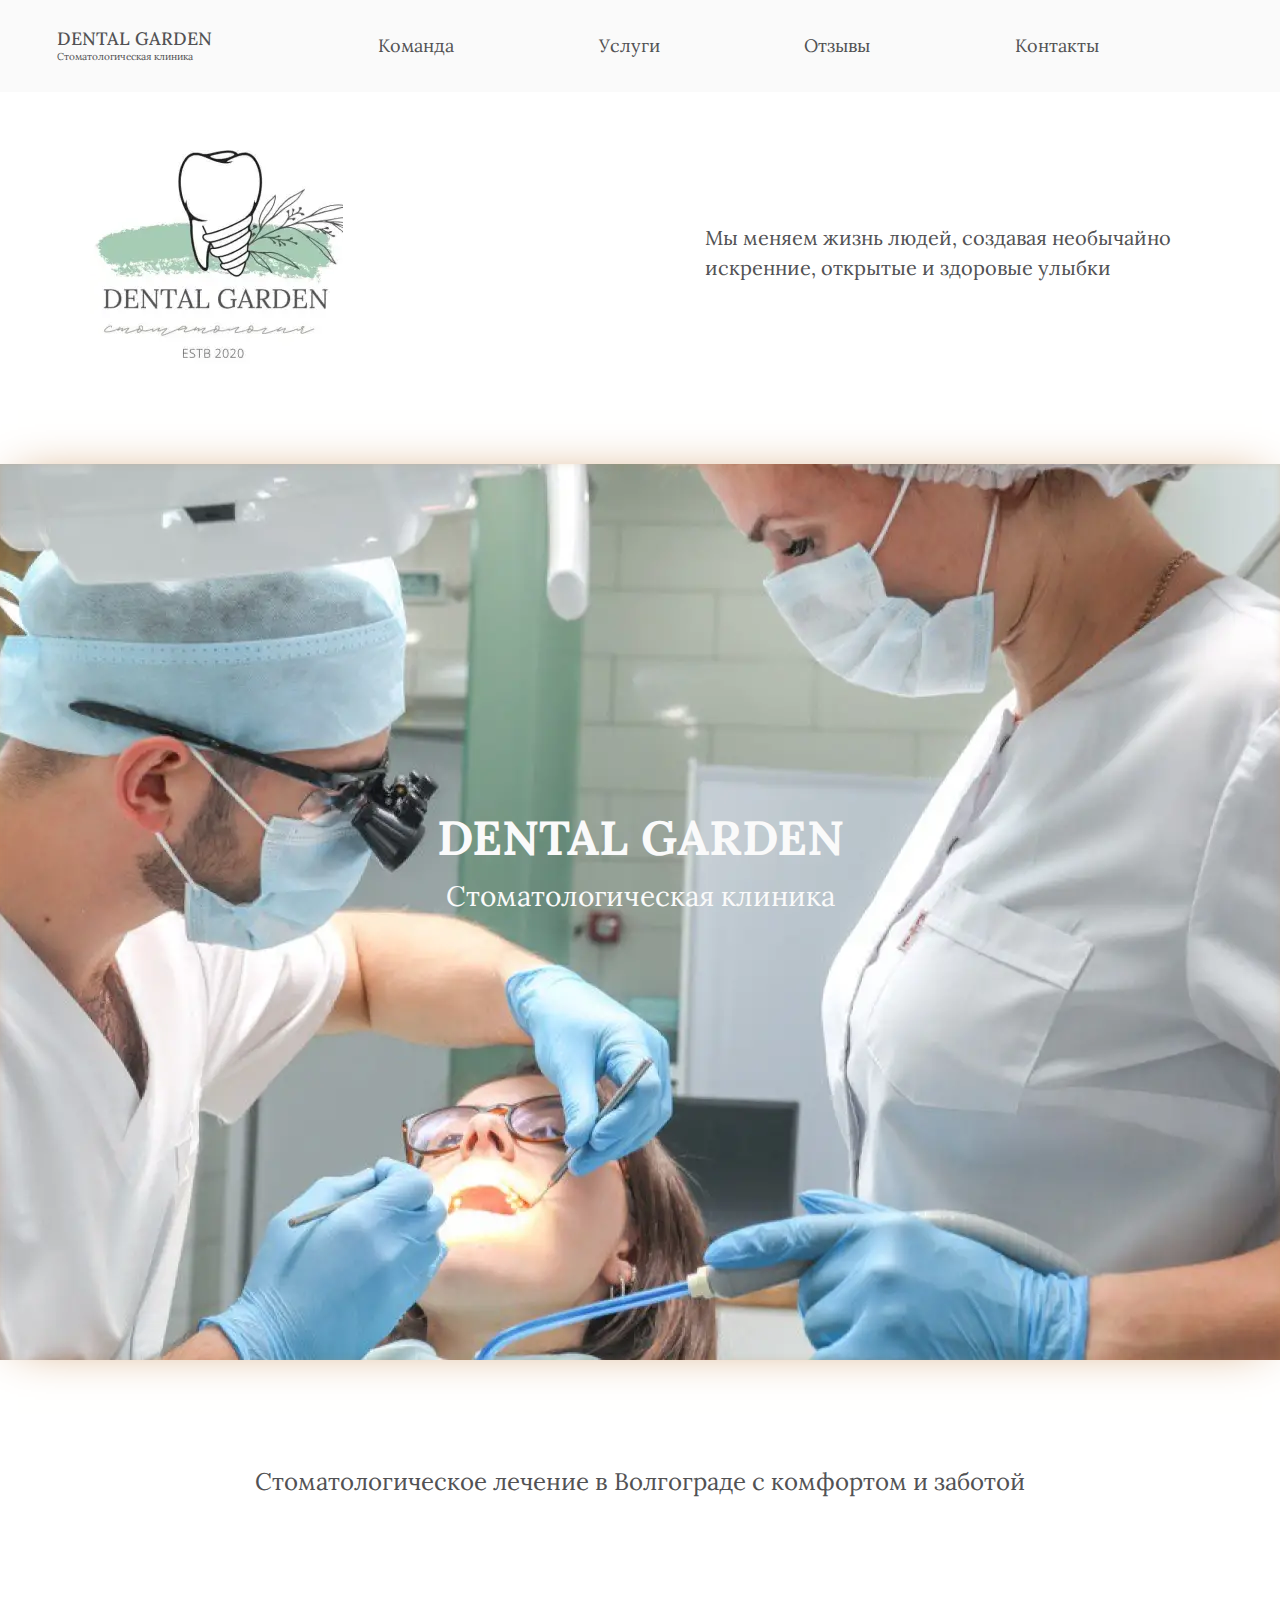
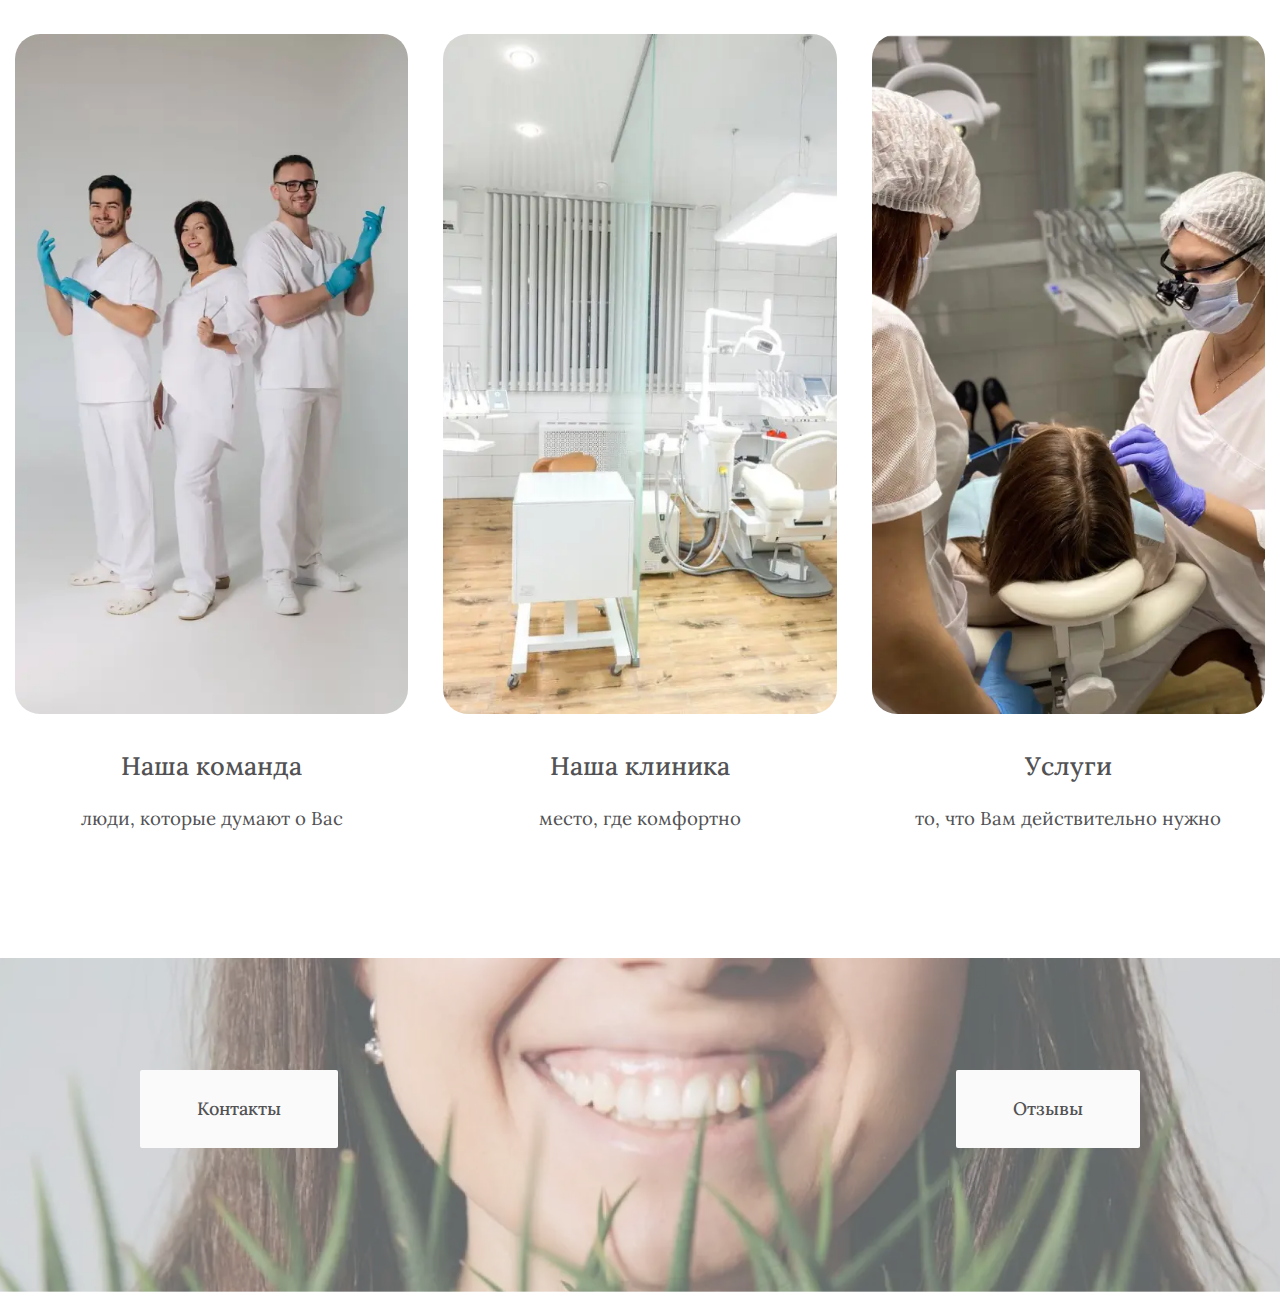
==== index.html @ 88f883eb "Add files via upload" ====
<!DOCTYPE html><html lang="en"><head>   <meta charset="UTF-8">   <meta http-equiv="X-UA-Compatible" content="IE=edge">   <meta name="viewport" content="width=device-width, initial-scale=1.0">   <title>Dental Garden</title>   <link rel="preconnect" href="https://fonts.googleapis.com">   <link rel="preconnect" href="https://fonts.gstatic.com" crossorigin>   <link href="https://fonts.googleapis.com/css2?family=Lora:wght@400;500;600;700&display=swap" rel="stylesheet">   <link rel="stylesheet" href="css/style.min.css"></head><body>   <div class="wrapper">      <header class="header">   <div class="container">      <div class="header__row">         <div class="header__logo header-logo">            <a href="index.html">               <span class="header-logo__main">DENTAL GARDEN</span>               <span class="header-logo__sub">Стоматологическая клиника</span>            </a>         </div>         <div class="header__menu">            <ul class="header__list">               <li>                  <a href="team.html">Команда</a>               </li>               <li>                  <a href="services.html">Услуги</a>               </li>               <li>                  <a href="reviews.html">Отзывы</a>               </li>               <li>                  <a href="contacts.html">Контакты</a>               </li>            </ul>         </div>         <div class="header__burger">            <span></span>         </div>      </div>   </div></header>      <main class="main">   <section class="slogan hero-slogan">      <div class="container">         <div class="slogan__row">            <div class="hero-slogan__logo">               <picture><source srcset="img/main/logo.webp" type="image/webp"><img src="img/main/logo.jpg" alt=""></picture>            </div>            <div class="hero-slogan__text text">               Мы меняем жизнь людей, создавая необычайно искренние, открытые и здоровые улыбки            </div>         </div>      </div>   </section>   <section class="hero-main">      <div class="container">         <div class="hero-main__title">            <h1>DENTAL GARDEN</h1>            <span>Стоматологическая клиника</span>         </div>      </div>   </section>   <section class="preferences">      <div class="container">         <div class="preferences__title">            Стоматологическое лечение в Волгограде с комфортом и заботой         </div>         <ul class="preferences__list">            <li>               <a href="team.html" class="preferences__link">                  <div href="#" class="preferences__item_inner">                     <picture><source srcset="img/main/main1.webp" type="image/webp"><img src="img/main/main1.png" class="preferences__image" alt=""></picture>                  </div>                  <span class="preferences__subtitle">Наша команда</span>                  <p class="preferences__description">люди, которые думают о Вас</p>               </a>            </li>            <li>               <a href="#" class="preferences__link preferences__link_new">                  <div href="#" class="preferences__item_inner">                     <picture><source srcset="img/main/main2.webp" type="image/webp"><img src="img/main/main2.png" class="preferences__image " alt=""></picture>                  </div>                  <span class="preferences__subtitle">Наша клиника</span>                  <p class="preferences__description">место, где комфортно</p>               </a>            </li>            <li>               <a href="services.html" class="preferences__link">                  <div href="services.html" class="preferences__item_inner">                     <picture><source srcset="img/main/main3.webp" type="image/webp"><img src="img/main/main3.png" class="preferences__image" alt=""></picture>                  </div>                  <span class="preferences__subtitle">Услуги</span>                  <p class="preferences__description">то, что Вам действительно нужно</p>               </a>            </li>         </ul>      </div>   </section></main>      <footer class="footer">   <div class="footer_opacity"></div>   <div class="container">      <div class="footer__row">         <a href="contacts.html" class="footer__link">Контакты</a>         <a href="reviews.html" class="footer__link">Отзывы</a>      </div>   </div></footer>      <script src="js/script.js"></script>   </div></body></html>
---- css/style.min.css ----
*{padding:0;margin:0;border:0}*,:after,:before{-webkit-box-sizing:border-box;box-sizing:border-box}:active,:focus{outline:0}a:active,a:focus{outline:0}aside,footer,header,nav{display:block}body,html{height:100%;width:100%;font-size:100%;line-height:1;font-size:14px;-ms-text-size-adjust:100%;-moz-text-size-adjust:100%;-webkit-text-size-adjust:100%}button,input,textarea{font-family:inherit}input::-ms-clear{display:none}button{cursor:pointer}button::-moz-focus-inner{padding:0;border:0}a,a:visited{text-decoration:none;color:inherit}ul li{list-style:none}img{vertical-align:top}h1,h2,h3,h4,h5,h6{font-size:inherit;font-weight:400}.header{position:fixed;width:100%;top:0;left:0;z-index:50}.header:before{content:"";position:absolute;top:0;left:0;width:100%;height:100%;background-color:#fafafa;z-index:2}.header__row{position:relative;display:-webkit-box;display:-ms-flexbox;display:flex;height:92px;-webkit-box-align:center;-ms-flex-align:center;align-items:center}.header__logo{position:relative;z-index:3;padding-left:calc(20px + 50 * (100vw - 768px)/ 1152)}.header__menu{-webkit-box-flex:1;-ms-flex:1 1 auto;flex:1 1 auto;padding-right:calc(50px + 250 * (100vw - 768px)/ 1152);margin-left:calc(50px + 250 * (100vw - 768px)/ 1152)}.header__list{display:-webkit-box;display:-ms-flexbox;display:flex;-webkit-box-pack:justify;-ms-flex-pack:justify;justify-content:space-between;position:relative;z-index:2}.header__list a{color:#525254;font-size:18px;padding:10px 5px;-webkit-transition:.5s;-o-transition:.5s;transition:.5s;position:relative}.header__list a:hover::after{-webkit-transform:scale(1);-ms-transform:scale(1);transform:scale(1)}.header__list a::after{content:"";position:absolute;bottom:-23px;left:0;width:100%;height:2px;background-color:#525254;-webkit-transform:scale(0);-ms-transform:scale(0);transform:scale(0);-webkit-transition:.3s;-o-transition:.3s;transition:.3s}.header__burger{display:none}.header-logo__main{display:block;font-size:18px;font-weight:500}.header-logo__sub{font-size:10px}.slogan__row{display:-webkit-box;display:-ms-flexbox;display:flex;-webkit-box-pack:justify;-ms-flex-pack:justify;justify-content:space-between;-webkit-box-align:center;-ms-flex-align:center;align-items:center}.hero-slogan{padding-top:50px;padding-bottom:100px}.hero-slogan__logo{padding-left:75px}.hero-slogan__text{max-width:560px}.hero-main{background-image:url(../img/main/main-bg.png);background-size:cover;background-position:center;-webkit-box-shadow:0 0 48px -18px #c5894d,inset 0 0 7px rgba(197,137,77,.2);box-shadow:0 0 48px -18px #c5894d,inset 0 0 7px rgba(197,137,77,.2)}.hero-main__title{padding-top:350px;padding-bottom:450px;max-width:500px;margin:0 auto;color:#fafafa;text-align:center}.hero-main__title h1{font-weight:700;font-size:48px;margin-bottom:20px}.hero-main__title span{font-size:28px}.preferences{padding-top:110px;padding-bottom:130px}.preferences__title{font-size:24px;letter-spacing:.06;text-align:center;margin-bottom:140px}.preferences__list{display:-webkit-box;display:-ms-flexbox;display:flex;-webkit-box-pack:justify;-ms-flex-pack:justify;justify-content:space-between}.preferences__link{display:-webkit-box;display:-ms-flexbox;display:flex;-webkit-box-orient:vertical;-webkit-box-direction:normal;-ms-flex-direction:column;flex-direction:column;-webkit-box-align:center;-ms-flex-align:center;align-items:center;justify-self:center}.preferences__item_inner{overflow:hidden;max-height:863px;border-radius:25px;margin-bottom:40px}.preferences__image{max-width:calc(380px + 120 * (100vw - 1200px)/ 720);-webkit-transition:.3s;-o-transition:.3s;transition:.3s}.preferences__image img{width:100%;height:100%;-o-object-fit:cover;object-fit:cover}.preferences__image:hover{-webkit-transform:scale(1.1);-ms-transform:scale(1.1);transform:scale(1.1)}.preferences__subtitle{margin-bottom:30px;font-weight:500;font-size:calc(24px + 12 * (100vw - 1200px)/ 720)}.preferences__description{font-size:calc(18px + 6 * (100vw - 1200px)/ 720)}.footer{height:calc(250px + 140 * (100vw - 320px)/ 1600);background:url(../img/main/footer-bg.png) center/cover no-repeat;position:relative;padding-top:calc(110px + 50 * (100vw - 1200px)/ 1600)}.footer_opacity{position:absolute;top:0;left:0;width:100%;height:100%;background:rgba(247,247,247,.4)}.footer__row{position:relative;z-index:1;display:-webkit-box;display:-ms-flexbox;display:flex;-webkit-box-pack:justify;-ms-flex-pack:justify;justify-content:space-between;-webkit-box-align:center;-ms-flex-align:center;align-items:center;height:100%;padding:0 125px}.footer__link{font-weight:500;font-size:18px;padding:30px 57px;background-color:#fafafa;border-radius:2px;-webkit-transition:.3s;-o-transition:.3s;transition:.3s}.footer__link:hover{background-color:silver}.team-slogan{padding-right:60px;padding-top:120px}.team-slogan__row{position:relative;padding-bottom:90px}.team-slogan__row::after{content:"";display:block;position:absolute;bottom:0;left:0;width:100%;height:2px;background-color:rgba(82,82,84,.4)}.team-slogan__title{max-width:400px;padding-left:90px}.team-slogan__text{max-width:560px}.doctors{padding-top:70px;padding-bottom:150px}.doctors__column{display:-webkit-box;display:-ms-flexbox;display:flex;-webkit-box-orient:vertical;-webkit-box-direction:normal;-ms-flex-direction:column;flex-direction:column}.member{display:-webkit-box;display:-ms-flexbox;display:flex;-webkit-box-pack:justify;-ms-flex-pack:justify;justify-content:space-between;padding-right:90px;padding-left:50px}.member+.member{margin-top:260px}.member:nth-child(even){-webkit-box-orient:horizontal;-webkit-box-direction:reverse;-ms-flex-direction:row-reverse;flex-direction:row-reverse}.member:nth-child(even) .member__text{text-align:right;margin-right:50px}.member__image{border-radius:25px;overflow:hidden}.member__image img{width:100%;height:100%;-o-object-fit:cover;object-fit:cover}.member__text{max-width:calc(500px + 410 * (100vw - 1200px)/ 720);padding-top:50px;margin-left:50px}.member__name{margin-bottom:60px}.services-slogan{padding-top:120px}.services-slogan__text{max-width:560px}.services{padding-top:90px;padding-bottom:250px}.services__description{max-width:1230px;margin:0 auto;padding:0 10px;text-align:center}.services__grid{margin-top:130px;display:grid;grid-template-columns:repeat(2,1fr);grid-row-gap:170px;justify-items:center;grid-auto-rows:1fr}.services__item{display:grid;grid-template-columns:1fr;-webkit-box-align:center;-ms-flex-align:center;align-items:center;justify-items:center;max-width:500px;grid-auto-flow:row;grid-template-rows:auto 1fr minmax(20px,auto)}.services__image{border-radius:16px;overflow:hidden}.services__image img{-o-object-fit:cover;object-fit:cover;width:100%;height:100%}.services__name{margin:30px 0;font-size:calc(18px + 10 * (100vw - 320px)/ 880)}.services__price{font-size:32px;background-color:#f6f6f6;border-radius:16px;display:-webkit-box;display:-ms-flexbox;display:flex;-webkit-box-align:center;-ms-flex-align:center;align-items:center;-webkit-box-pack:center;-ms-flex-pack:center;justify-content:center;height:80px;width:220px}.reviews-slogan{padding-top:50px}.reviews-slogan__title{padding-left:100px}.reviews-slogan__row{position:relative;padding-bottom:50px}.reviews-slogan__row::after{content:"";display:block;position:absolute;bottom:0;left:0;width:100%;height:2px;background-color:rgba(82,82,84,.4)}.contacts{padding-bottom:50px;padding-top:80px}.contacts__row{padding-left:80px;padding-right:80px;display:-webkit-box;display:-ms-flexbox;display:flex;-webkit-box-pack:justify;-ms-flex-pack:justify;justify-content:space-between;margin-bottom:100px}.contacts__title{font-size:28px}.contacts__info{font-size:22px}.contacts__phone{display:-webkit-box;display:-ms-flexbox;display:flex;-webkit-box-orient:vertical;-webkit-box-direction:normal;-ms-flex-direction:column;flex-direction:column;-webkit-box-align:center;-ms-flex-align:center;align-items:center}.contacts__phone_span{display:block;margin-bottom:15px}.contacts__phone_link{position:relative}.contacts__phone_link::before{content:"";display:block;position:absolute;left:-30px;top:0;width:24px;height:24px;background:url(../img/contacts/phone.svg) center no-repeat}.contacts__address{display:-webkit-box;display:-ms-flexbox;display:flex;-webkit-box-orient:vertical;-webkit-box-direction:normal;-ms-flex-direction:column;flex-direction:column;-webkit-box-align:center;-ms-flex-align:center;align-items:center}.contacts__address address{max-width:380px;font-style:normal}.contacts__address_span{display:block;margin-bottom:15px}.contacts__map{max-width:850px;margin:0 auto;margin-bottom:100px}.contacts__map_laptop{display:none}.contacts__map_mobile{display:none}.contacts__link_inst{position:relative;font-size:16px;color:#000;display:-webkit-box;display:-ms-flexbox;display:flex;-webkit-box-align:center;-ms-flex-align:center;align-items:center}.contacts__link_inst::before{content:"";display:block;-webkit-transform:translateX(-10px);-ms-transform:translateX(-10px);transform:translateX(-10px);width:24px;height:24px;background:url(../img/contacts/inst.svg) center no-repeat}.wrapper{font-family:Lora,serif;color:#525254;display:-webkit-box;display:-ms-flexbox;display:flex;-webkit-box-orient:vertical;-webkit-box-direction:normal;-ms-flex-direction:column;flex-direction:column;min-height:100%}.container{max-width:1750px;padding:0 15px;margin:0 auto}.main{padding-top:92px;-webkit-box-flex:1;-ms-flex:1 0 auto;flex:1 0 auto}.text{font-size:20px;line-height:1.5}.title{font-weight:500;font-size:40px}@media (min-width:1200px){.services-slogan__title{padding-left:100px}}@media (max-width:1200px){.preferences__image{max-width:280px}.team-slogan{padding-right:0;padding-top:50px}.team-slogan__title{padding-left:0}.team-slogan__text{max-width:500px}.member{padding:0}.member__text{max-width:calc(400px + 100 * (100vw - 992px)/ 208)}.services{padding-top:calc(50px + 40 * (100vw - 320px)/ 880);padding-bottom:calc(150px + 100 * (100vw - 320px)/ 880)}.services-slogan{padding-top:calc(50px + 70 * (100vw - 320px)/ 880)}.services__grid{grid-row-gap:calc(50px + 110 * (100vw - 320px)/ 880)}.services__item{max-width:calc(300px + 100 * (100vw - 650px)/ 550)}.container{max-width:970px}}@media (max-width:992px){.hero-slogan__logo{padding-left:0;margin-right:80px}.preferences__image{max-width:250px}.team-slogan__row{-webkit-box-orient:vertical;-webkit-box-direction:normal;-ms-flex-direction:column;flex-direction:column;padding-bottom:40px}.team-slogan__title{max-width:none;text-align:center;margin-bottom:30px}.team-slogan__text{max-width:none}.member{-webkit-box-orient:vertical;-webkit-box-direction:normal;-ms-flex-direction:column;flex-direction:column}.member+.member{margin-top:120px}.member:nth-child(even){-webkit-box-orient:vertical;-webkit-box-direction:normal;-ms-flex-direction:column;flex-direction:column}.member:nth-child(even) .member__text{text-align:left;margin-right:0}.member__text{padding-top:20px;margin:0;max-width:none;padding-right:20px}.member__name{margin-bottom:30px;font-size:30px}.services-slogan__title{margin-bottom:30px}.contacts{padding-top:calc(30px + 50 * (100vw - 320px)/ 672)}.contacts__row{-webkit-box-orient:vertical;-webkit-box-direction:normal;-ms-flex-direction:column;flex-direction:column;padding:0;margin-bottom:calc(30px + 70 * (100vw - 320px)/ 672)}.contacts__phone{margin-bottom:calc(20px + 20 * (100vw - 320px)/ 672)}.contacts__link_inst{padding-left:calc(10px + 30 * (100vw - 320px)/ 672)}.container{max-width:840px}}@media (max-width:800px){.preferences__title{padding:0 20px}.preferences__list{-webkit-box-orient:vertical;-webkit-box-direction:normal;-ms-flex-direction:column;flex-direction:column}.preferences__item+.preferences__item{margin-top:calc(30px + 70 * (100vw - 320px)/ 480)}.preferences__image{max-width:400px}.preferences__subtitle{font-size:36px;text-align:center}.preferences__description{font-size:24px;text-align:center}.footer__row{padding:0 30px}.contacts__map{display:none}.contacts__map_laptop{display:block;max-width:500px;margin:0 auto;margin-bottom:calc(30px + 30 * (100vw - 500px)/ 300)}}@media (max-width:768px){.header__row{-webkit-box-pack:justify;-ms-flex-pack:justify;justify-content:space-between;height:70px}.header__menu{position:fixed;top:0;left:100%;width:100%;height:100%;background-color:#a6ccb3;padding-top:92px;-webkit-transition:.5s;-o-transition:.5s;transition:.5s;overflow:auto;margin-left:0}.header__menu.active{top:0;left:0}.header__burger{width:30px;height:20px;display:block;position:relative;z-index:3}.header__burger.active:before{-webkit-transform:rotate(45deg);-ms-transform:rotate(45deg);transform:rotate(45deg);top:9px}.header__burger.active:after{-webkit-transform:rotate(-45deg);-ms-transform:rotate(-45deg);transform:rotate(-45deg);bottom:9px}.header__burger.active span{-webkit-transform:scale(0);-ms-transform:scale(0);transform:scale(0)}.header__burger span{width:100%;height:2px;position:absolute;top:50%;-webkit-transform:translateY(-50%);-ms-transform:translateY(-50%);transform:translateY(-50%);left:0;background-color:#000;display:block;-webkit-transition:.3s;-o-transition:.3s;transition:.3s}.header__burger:before{content:"";width:100%;height:2px;position:absolute;top:0;left:0;background-color:#000;display:block;-webkit-transition:.3s;-o-transition:.3s;transition:.3s}.header__burger:after{content:"";width:100%;height:2px;position:absolute;bottom:0;left:0;background-color:#000;display:block;-webkit-transition:.3s;-o-transition:.3s;transition:.3s}.header__list{display:block;padding-left:30px}.header__list li{margin-left:0;margin-bottom:20px}body.lock{overflow:hidden}.hero-main{background-position:-300px}.container{max-width:none}.main{padding-top:70px}}@media (max-width:700px){.services__grid{grid-template-columns:1fr}.services__item{max-width:none}}@media (max-width:530px){.footer{height:350px}.footer__row{padding:0;-webkit-box-orient:vertical;-webkit-box-direction:normal;-ms-flex-direction:column;flex-direction:column}.footer__link+.footer__link{margin-top:30px}.contacts__map_laptop{display:none}.contacts__map_mobile{display:block;max-width:320px;margin:0 auto;margin-bottom:calc(30px + 20 * (100vw - 320px)/ 210)}}@media (max-width:520px){.slogan__row{-webkit-box-orient:vertical;-webkit-box-direction:normal;-ms-flex-direction:column;flex-direction:column}.hero-slogan{padding-right:10px;padding-bottom:50px}.hero-slogan__logo{margin-right:0;margin-bottom:20px}.hero-slogan__text{max-width:none;text-align:center}}@media (max-width:510px){.hero-main__title{max-width:none}.hero-main__title h1{font-size:40px}.hero-main__title span{font-size:22px}}@media (max-width:500px){.preferences__image{max-width:calc(250px + 100 * (100vw - 320px)/ 180)}.preferences__subtitle{font-size:calc(18px + 10 * (100vw - 320px)/ 180)}.preferences__description{font-size:calc(14px + 4 * (100vw - 320px)/ 180)}.member+.member{margin-top:90px}.member__description{font-size:16px}}@media (max-width:430px){.hero-main{background-position:-460px}}.webp .hero-main{background-image:url(../img/main/main-bg.webp)}.webp .footer{background:url(../img/main/footer-bg.webp) center/cover no-repeat}
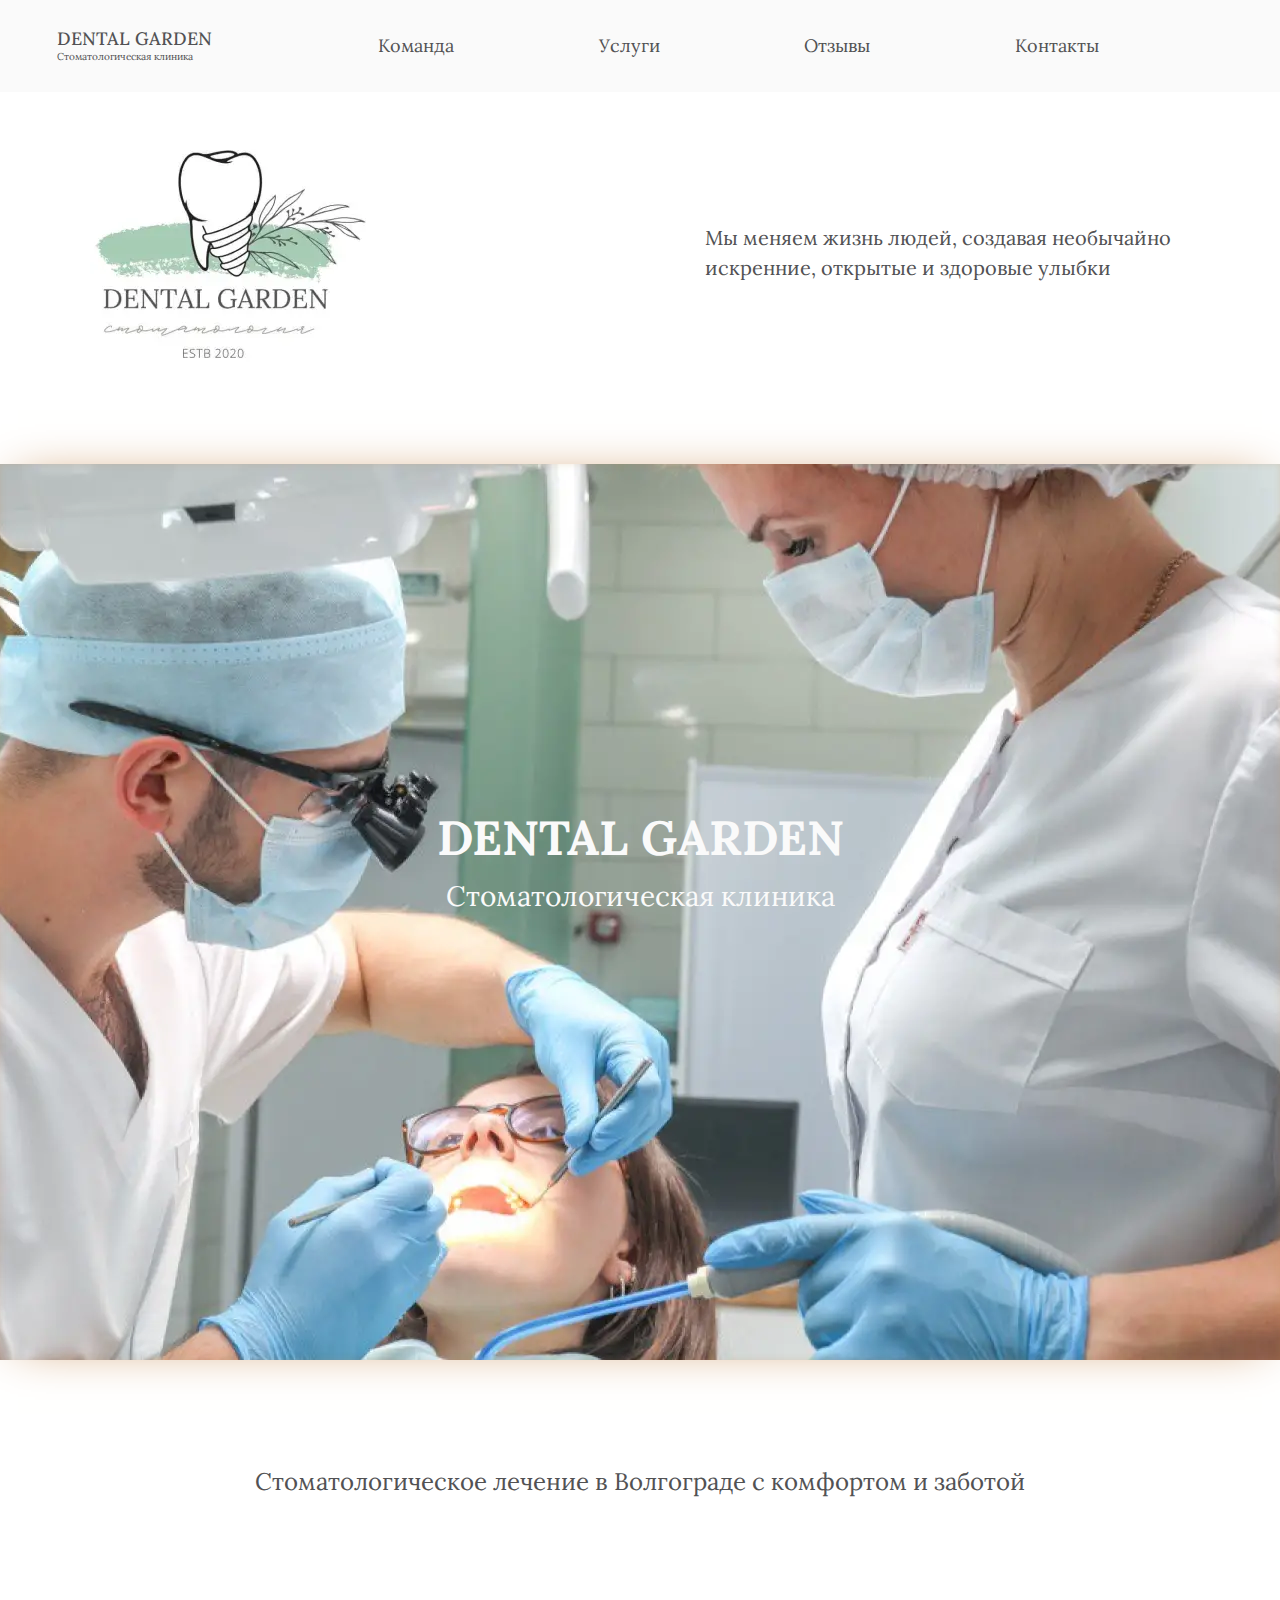
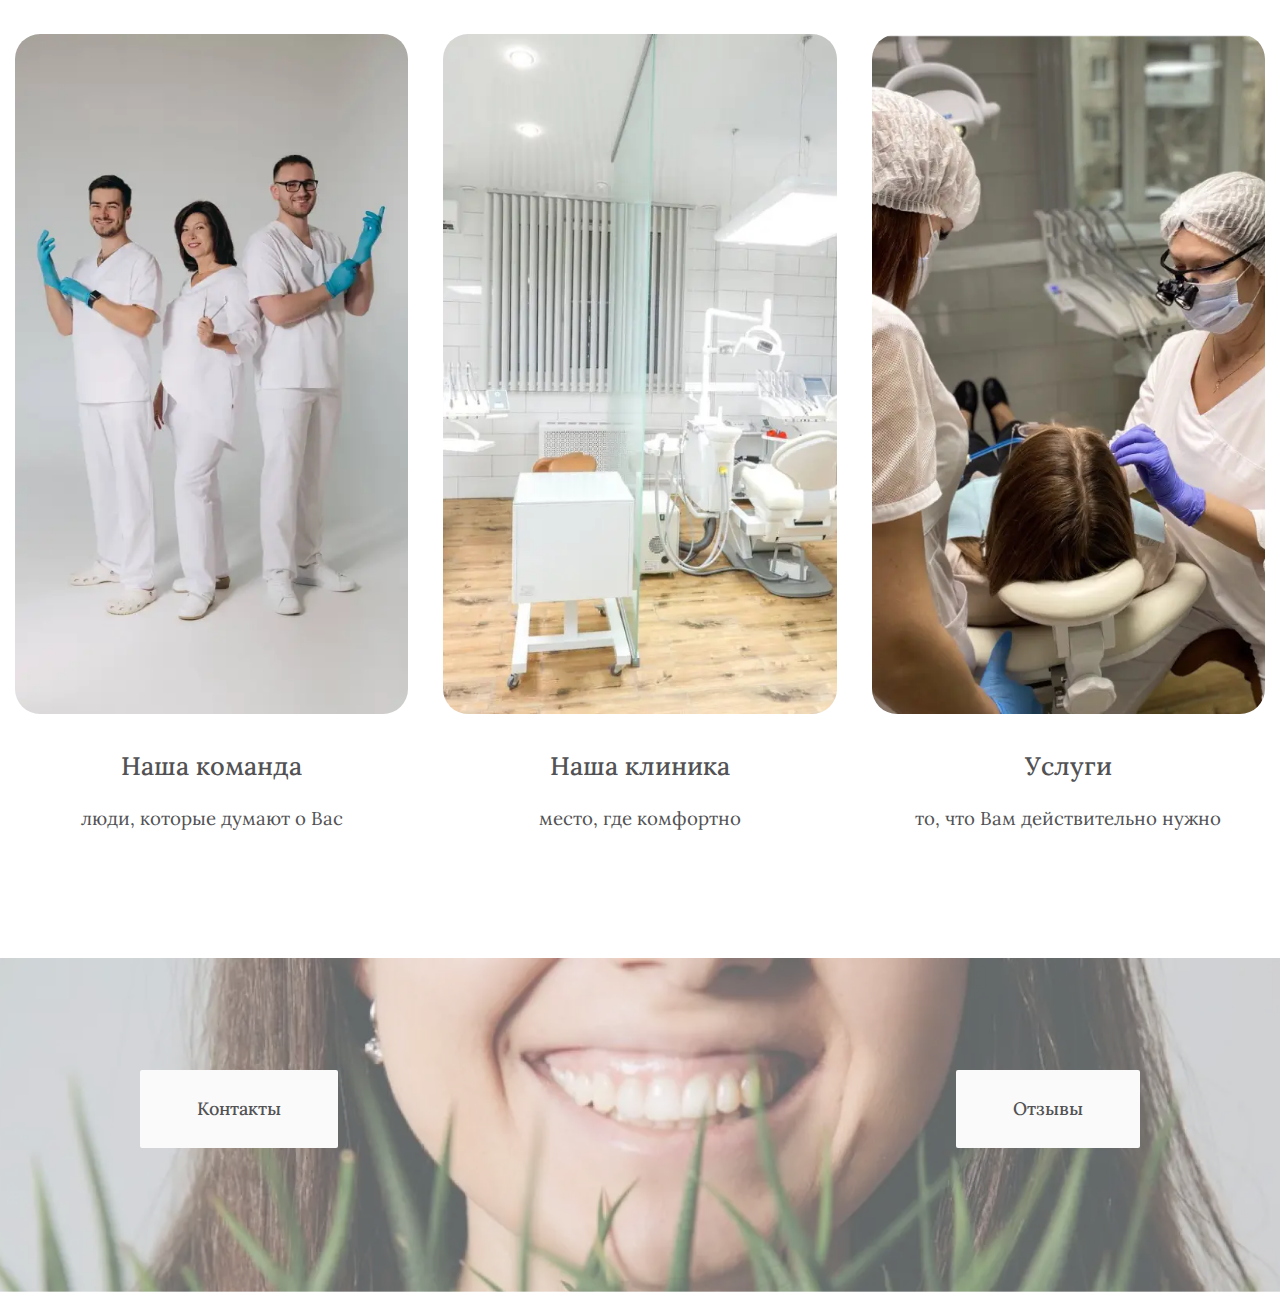
==== commit a2c06857: "1" ====
--- a/index.html
+++ b/index.html
@@ -1,119 +1,131 @@
-<!DOCTYPE html>-<html lang="en">--<head>-   <meta charset="UTF-8">-   <meta http-equiv="X-UA-Compatible" content="IE=edge">-   <meta name="viewport" content="width=device-width, initial-scale=1.0">-   <title>Dental Garden</title>-   <link rel="preconnect" href="https://fonts.googleapis.com">-   <link rel="preconnect" href="https://fonts.gstatic.com" crossorigin>-   <link href="https://fonts.googleapis.com/css2?family=Lora:wght@400;500;600;700&display=swap" rel="stylesheet">-   <link rel="stylesheet" href="css/style.min.css">-</head>--<body>-   <div class="wrapper">-      <header class="header">-   <div class="container">-      <div class="header__row">-         <div class="header__logo header-logo">-            <a href="index.html">-               <span class="header-logo__main">DENTAL GARDEN</span>-               <span class="header-logo__sub">Стоматологическая клиника</span>-            </a>-         </div>-         <div class="header__menu">-            <ul class="header__list">-               <li>-                  <a href="team.html">Команда</a>-               </li>-               <li>-                  <a href="services.html">Услуги</a>-               </li>-               <li>-                  <a href="reviews.html">Отзывы</a>-               </li>-               <li>-                  <a href="contacts.html">Контакты</a>-               </li>-            </ul>-         </div>-         <div class="header__burger">-            <span></span>-         </div>-      </div>-   </div>-</header>-      <main class="main">-   <section class="slogan hero-slogan">-      <div class="container">-         <div class="slogan__row">-            <div class="hero-slogan__logo">-               <picture><source srcset="img/main/logo.webp" type="image/webp"><img src="img/main/logo.jpg" alt=""></picture>-            </div>-            <div class="hero-slogan__text text">-               Мы меняем жизнь людей, создавая необычайно искренние, открытые и здоровые улыбки-            </div>-         </div>-      </div>-   </section>-   <section class="hero-main">-      <div class="container">-         <div class="hero-main__title">-            <h1>DENTAL GARDEN</h1>-            <span>Стоматологическая клиника</span>-         </div>-      </div>-   </section>-   <section class="preferences">-      <div class="container">-         <div class="preferences__title">-            Стоматологическое лечение в Волгограде с комфортом и заботой-         </div>-         <ul class="preferences__list">-            <li>-               <a href="team.html" class="preferences__link">-                  <div href="#" class="preferences__item_inner">-                     <picture><source srcset="img/main/main1.webp" type="image/webp"><img src="img/main/main1.png" class="preferences__image" alt=""></picture>-                  </div>-                  <span class="preferences__subtitle">Наша команда</span>-                  <p class="preferences__description">люди, которые думают о Вас</p>-               </a>-            </li>-            <li>-               <a href="#" class="preferences__link preferences__link_new">-                  <div href="#" class="preferences__item_inner">-                     <picture><source srcset="img/main/main2.webp" type="image/webp"><img src="img/main/main2.png" class="preferences__image " alt=""></picture>-                  </div>-                  <span class="preferences__subtitle">Наша клиника</span>-                  <p class="preferences__description">место, где комфортно</p>-               </a>-            </li>-            <li>-               <a href="services.html" class="preferences__link">-                  <div href="services.html" class="preferences__item_inner">-                     <picture><source srcset="img/main/main3.webp" type="image/webp"><img src="img/main/main3.png" class="preferences__image" alt=""></picture>-                  </div>-                  <span class="preferences__subtitle">Услуги</span>-                  <p class="preferences__description">то, что Вам действительно нужно</p>-               </a>-            </li>-         </ul>-      </div>-   </section>-</main>-      <footer class="footer">-   <div class="footer_opacity"></div>-   <div class="container">-      <div class="footer__row">-         <a href="contacts.html" class="footer__link">Контакты</a>-         <a href="reviews.html" class="footer__link">Отзывы</a>-      </div>-   </div>-</footer>-      <script src="js/script.js"></script>-   </div>-</body>-+<!DOCTYPE html>
+<html lang="en">
+
+<head>
+   <meta charset="UTF-8">
+   <meta http-equiv="X-UA-Compatible" content="IE=edge">
+   <meta name="viewport" content="width=device-width, initial-scale=1.0">
+   <title>Dental Garden</title>
+   <link rel="preconnect" href="https://fonts.googleapis.com">
+   <link rel="preconnect" href="https://fonts.gstatic.com" crossorigin>
+   <link href="https://fonts.googleapis.com/css2?family=Lora:wght@400;500;600;700&display=swap" rel="stylesheet">
+   <link rel="stylesheet" href="css/style.min.css">
+</head>
+
+<body>
+   <div class="wrapper">
+      <header class="header">
+         <div class="container">
+            <div class="header__row">
+               <div class="header__logo header-logo">
+                  <a href="index.html">
+                     <span class="header-logo__main">DENTAL GARDEN</span>
+                     <span class="header-logo__sub">Стоматологическая клиника</span>
+                  </a>
+               </div>
+               <div class="header__menu">
+                  <ul class="header__list">
+                     <li>
+                        <a href="team.html">Команда</a>
+                     </li>
+                     <li>
+                        <a href="services.html">Услуги</a>
+                     </li>
+                     <li>
+                        <a href="reviews.html">Отзывы</a>
+                     </li>
+                     <li>
+                        <a href="contacts.html">Контакты</a>
+                     </li>
+                  </ul>
+               </div>
+               <div class="header__burger">
+                  <span></span>
+               </div>
+            </div>
+         </div>
+      </header>
+      <main class="main">
+         <section class="slogan hero-slogan">
+            <div class="container">
+               <div class="slogan__row">
+                  <div class="hero-slogan__logo">
+                     <picture>
+                        <source srcset="img/main/logo_new.webp" type="image/webp"><img src="img/main/logo_new.png"
+                           alt="">
+                     </picture>
+                  </div>
+                  <div class="hero-slogan__text text">
+                     Мы меняем жизнь людей, создавая необычайно искренние, открытые и здоровые улыбки
+                  </div>
+               </div>
+            </div>
+         </section>
+         <section class="hero-main">
+            <div class="container">
+               <div class="hero-main__title">
+                  <h1>DENTAL GARDEN</h1>
+                  <span>Стоматологическая клиника</span>
+               </div>
+            </div>
+         </section>
+         <section class="preferences">
+            <div class="container">
+               <div class="preferences__title">
+                  Стоматологическое лечение в Волгограде с комфортом и заботой
+               </div>
+               <ul class="preferences__list">
+                  <li>
+                     <a href="team.html" class="preferences__link">
+                        <div href="contacts.html" class="preferences__item_inner">
+                           <picture>
+                              <source srcset="img/main/main1.webp" type="image/webp"><img src="img/main/main1.png"
+                                 class="preferences__image" alt="">
+                           </picture>
+                        </div>
+                        <span class="preferences__subtitle">Наша команда</span>
+                        <p class="preferences__description">люди, которые думают о Вас</p>
+                     </a>
+                  </li>
+                  <li>
+                     <a href="contacts.html" class="preferences__link preferences__link_new">
+                        <div class="preferences__item_inner">
+                           <picture>
+                              <source srcset="img/main/main2.webp" type="image/webp"><img src="img/main/main2.png"
+                                 class="preferences__image " alt="">
+                           </picture>
+                        </div>
+                        <span class="preferences__subtitle">Наша клиника</span>
+                        <p class="preferences__description">место, где комфортно</p>
+                     </a>
+                  </li>
+                  <li>
+                     <a href="services.html" class="preferences__link">
+                        <div href="services.html" class="preferences__item_inner">
+                           <picture>
+                              <source srcset="img/main/main3.webp" type="image/webp"><img src="img/main/main3.png"
+                                 class="preferences__image" alt="">
+                           </picture>
+                        </div>
+                        <span class="preferences__subtitle">Услуги</span>
+                        <p class="preferences__description">то, что Вам действительно нужно</p>
+                     </a>
+                  </li>
+               </ul>
+            </div>
+         </section>
+      </main>
+      <footer class="footer">
+         <div class="footer_opacity"></div>
+         <div class="container">
+            <div class="footer__row">
+               <a href="contacts.html" class="footer__link">Контакты</a>
+               <a href="reviews.html" class="footer__link">Отзывы</a>
+            </div>
+         </div>
+      </footer>
+      <script src="js/script.js"></script>
+   </div>
+</body>
+
 </html>--- a/css/style.min.css
+++ b/css/style.min.css
@@ -1 +1 @@
-*{padding:0;margin:0;border:0}*,:after,:before{-webkit-box-sizing:border-box;box-sizing:border-box}:active,:focus{outline:0}a:active,a:focus{outline:0}aside,footer,header,nav{display:block}body,html{height:100%;width:100%;font-size:100%;line-height:1;font-size:14px;-ms-text-size-adjust:100%;-moz-text-size-adjust:100%;-webkit-text-size-adjust:100%}button,input,textarea{font-family:inherit}input::-ms-clear{display:none}button{cursor:pointer}button::-moz-focus-inner{padding:0;border:0}a,a:visited{text-decoration:none;color:inherit}ul li{list-style:none}img{vertical-align:top}h1,h2,h3,h4,h5,h6{font-size:inherit;font-weight:400}.header{position:fixed;width:100%;top:0;left:0;z-index:50}.header:before{content:"";position:absolute;top:0;left:0;width:100%;height:100%;background-color:#fafafa;z-index:2}.header__row{position:relative;display:-webkit-box;display:-ms-flexbox;display:flex;height:92px;-webkit-box-align:center;-ms-flex-align:center;align-items:center}.header__logo{position:relative;z-index:3;padding-left:calc(20px + 50 * (100vw - 768px)/ 1152)}.header__menu{-webkit-box-flex:1;-ms-flex:1 1 auto;flex:1 1 auto;padding-right:calc(50px + 250 * (100vw - 768px)/ 1152);margin-left:calc(50px + 250 * (100vw - 768px)/ 1152)}.header__list{display:-webkit-box;display:-ms-flexbox;display:flex;-webkit-box-pack:justify;-ms-flex-pack:justify;justify-content:space-between;position:relative;z-index:2}.header__list a{color:#525254;font-size:18px;padding:10px 5px;-webkit-transition:.5s;-o-transition:.5s;transition:.5s;position:relative}.header__list a:hover::after{-webkit-transform:scale(1);-ms-transform:scale(1);transform:scale(1)}.header__list a::after{content:"";position:absolute;bottom:-23px;left:0;width:100%;height:2px;background-color:#525254;-webkit-transform:scale(0);-ms-transform:scale(0);transform:scale(0);-webkit-transition:.3s;-o-transition:.3s;transition:.3s}.header__burger{display:none}.header-logo__main{display:block;font-size:18px;font-weight:500}.header-logo__sub{font-size:10px}.slogan__row{display:-webkit-box;display:-ms-flexbox;display:flex;-webkit-box-pack:justify;-ms-flex-pack:justify;justify-content:space-between;-webkit-box-align:center;-ms-flex-align:center;align-items:center}.hero-slogan{padding-top:50px;padding-bottom:100px}.hero-slogan__logo{padding-left:75px}.hero-slogan__text{max-width:560px}.hero-main{background-image:url(../img/main/main-bg.png);background-size:cover;background-position:center;-webkit-box-shadow:0 0 48px -18px #c5894d,inset 0 0 7px rgba(197,137,77,.2);box-shadow:0 0 48px -18px #c5894d,inset 0 0 7px rgba(197,137,77,.2)}.hero-main__title{padding-top:350px;padding-bottom:450px;max-width:500px;margin:0 auto;color:#fafafa;text-align:center}.hero-main__title h1{font-weight:700;font-size:48px;margin-bottom:20px}.hero-main__title span{font-size:28px}.preferences{padding-top:110px;padding-bottom:130px}.preferences__title{font-size:24px;letter-spacing:.06;text-align:center;margin-bottom:140px}.preferences__list{display:-webkit-box;display:-ms-flexbox;display:flex;-webkit-box-pack:justify;-ms-flex-pack:justify;justify-content:space-between}.preferences__link{display:-webkit-box;display:-ms-flexbox;display:flex;-webkit-box-orient:vertical;-webkit-box-direction:normal;-ms-flex-direction:column;flex-direction:column;-webkit-box-align:center;-ms-flex-align:center;align-items:center;justify-self:center}.preferences__item_inner{overflow:hidden;max-height:863px;border-radius:25px;margin-bottom:40px}.preferences__image{max-width:calc(380px + 120 * (100vw - 1200px)/ 720);-webkit-transition:.3s;-o-transition:.3s;transition:.3s}.preferences__image img{width:100%;height:100%;-o-object-fit:cover;object-fit:cover}.preferences__image:hover{-webkit-transform:scale(1.1);-ms-transform:scale(1.1);transform:scale(1.1)}.preferences__subtitle{margin-bottom:30px;font-weight:500;font-size:calc(24px + 12 * (100vw - 1200px)/ 720)}.preferences__description{font-size:calc(18px + 6 * (100vw - 1200px)/ 720)}.footer{height:calc(250px + 140 * (100vw - 320px)/ 1600);background:url(../img/main/footer-bg.png) center/cover no-repeat;position:relative;padding-top:calc(110px + 50 * (100vw - 1200px)/ 1600)}.footer_opacity{position:absolute;top:0;left:0;width:100%;height:100%;background:rgba(247,247,247,.4)}.footer__row{position:relative;z-index:1;display:-webkit-box;display:-ms-flexbox;display:flex;-webkit-box-pack:justify;-ms-flex-pack:justify;justify-content:space-between;-webkit-box-align:center;-ms-flex-align:center;align-items:center;height:100%;padding:0 125px}.footer__link{font-weight:500;font-size:18px;padding:30px 57px;background-color:#fafafa;border-radius:2px;-webkit-transition:.3s;-o-transition:.3s;transition:.3s}.footer__link:hover{background-color:silver}.team-slogan{padding-right:60px;padding-top:120px}.team-slogan__row{position:relative;padding-bottom:90px}.team-slogan__row::after{content:"";display:block;position:absolute;bottom:0;left:0;width:100%;height:2px;background-color:rgba(82,82,84,.4)}.team-slogan__title{max-width:400px;padding-left:90px}.team-slogan__text{max-width:560px}.doctors{padding-top:70px;padding-bottom:150px}.doctors__column{display:-webkit-box;display:-ms-flexbox;display:flex;-webkit-box-orient:vertical;-webkit-box-direction:normal;-ms-flex-direction:column;flex-direction:column}.member{display:-webkit-box;display:-ms-flexbox;display:flex;-webkit-box-pack:justify;-ms-flex-pack:justify;justify-content:space-between;padding-right:90px;padding-left:50px}.member+.member{margin-top:260px}.member:nth-child(even){-webkit-box-orient:horizontal;-webkit-box-direction:reverse;-ms-flex-direction:row-reverse;flex-direction:row-reverse}.member:nth-child(even) .member__text{text-align:right;margin-right:50px}.member__image{border-radius:25px;overflow:hidden}.member__image img{width:100%;height:100%;-o-object-fit:cover;object-fit:cover}.member__text{max-width:calc(500px + 410 * (100vw - 1200px)/ 720);padding-top:50px;margin-left:50px}.member__name{margin-bottom:60px}.services-slogan{padding-top:120px}.services-slogan__text{max-width:560px}.services{padding-top:90px;padding-bottom:250px}.services__description{max-width:1230px;margin:0 auto;padding:0 10px;text-align:center}.services__grid{margin-top:130px;display:grid;grid-template-columns:repeat(2,1fr);grid-row-gap:170px;justify-items:center;grid-auto-rows:1fr}.services__item{display:grid;grid-template-columns:1fr;-webkit-box-align:center;-ms-flex-align:center;align-items:center;justify-items:center;max-width:500px;grid-auto-flow:row;grid-template-rows:auto 1fr minmax(20px,auto)}.services__image{border-radius:16px;overflow:hidden}.services__image img{-o-object-fit:cover;object-fit:cover;width:100%;height:100%}.services__name{margin:30px 0;font-size:calc(18px + 10 * (100vw - 320px)/ 880)}.services__price{font-size:32px;background-color:#f6f6f6;border-radius:16px;display:-webkit-box;display:-ms-flexbox;display:flex;-webkit-box-align:center;-ms-flex-align:center;align-items:center;-webkit-box-pack:center;-ms-flex-pack:center;justify-content:center;height:80px;width:220px}.reviews-slogan{padding-top:50px}.reviews-slogan__title{padding-left:100px}.reviews-slogan__row{position:relative;padding-bottom:50px}.reviews-slogan__row::after{content:"";display:block;position:absolute;bottom:0;left:0;width:100%;height:2px;background-color:rgba(82,82,84,.4)}.contacts{padding-bottom:50px;padding-top:80px}.contacts__row{padding-left:80px;padding-right:80px;display:-webkit-box;display:-ms-flexbox;display:flex;-webkit-box-pack:justify;-ms-flex-pack:justify;justify-content:space-between;margin-bottom:100px}.contacts__title{font-size:28px}.contacts__info{font-size:22px}.contacts__phone{display:-webkit-box;display:-ms-flexbox;display:flex;-webkit-box-orient:vertical;-webkit-box-direction:normal;-ms-flex-direction:column;flex-direction:column;-webkit-box-align:center;-ms-flex-align:center;align-items:center}.contacts__phone_span{display:block;margin-bottom:15px}.contacts__phone_link{position:relative}.contacts__phone_link::before{content:"";display:block;position:absolute;left:-30px;top:0;width:24px;height:24px;background:url(../img/contacts/phone.svg) center no-repeat}.contacts__address{display:-webkit-box;display:-ms-flexbox;display:flex;-webkit-box-orient:vertical;-webkit-box-direction:normal;-ms-flex-direction:column;flex-direction:column;-webkit-box-align:center;-ms-flex-align:center;align-items:center}.contacts__address address{max-width:380px;font-style:normal}.contacts__address_span{display:block;margin-bottom:15px}.contacts__map{max-width:850px;margin:0 auto;margin-bottom:100px}.contacts__map_laptop{display:none}.contacts__map_mobile{display:none}.contacts__link_inst{position:relative;font-size:16px;color:#000;display:-webkit-box;display:-ms-flexbox;display:flex;-webkit-box-align:center;-ms-flex-align:center;align-items:center}.contacts__link_inst::before{content:"";display:block;-webkit-transform:translateX(-10px);-ms-transform:translateX(-10px);transform:translateX(-10px);width:24px;height:24px;background:url(../img/contacts/inst.svg) center no-repeat}.wrapper{font-family:Lora,serif;color:#525254;display:-webkit-box;display:-ms-flexbox;display:flex;-webkit-box-orient:vertical;-webkit-box-direction:normal;-ms-flex-direction:column;flex-direction:column;min-height:100%}.container{max-width:1750px;padding:0 15px;margin:0 auto}.main{padding-top:92px;-webkit-box-flex:1;-ms-flex:1 0 auto;flex:1 0 auto}.text{font-size:20px;line-height:1.5}.title{font-weight:500;font-size:40px}@media (min-width:1200px){.services-slogan__title{padding-left:100px}}@media (max-width:1200px){.preferences__image{max-width:280px}.team-slogan{padding-right:0;padding-top:50px}.team-slogan__title{padding-left:0}.team-slogan__text{max-width:500px}.member{padding:0}.member__text{max-width:calc(400px + 100 * (100vw - 992px)/ 208)}.services{padding-top:calc(50px + 40 * (100vw - 320px)/ 880);padding-bottom:calc(150px + 100 * (100vw - 320px)/ 880)}.services-slogan{padding-top:calc(50px + 70 * (100vw - 320px)/ 880)}.services__grid{grid-row-gap:calc(50px + 110 * (100vw - 320px)/ 880)}.services__item{max-width:calc(300px + 100 * (100vw - 650px)/ 550)}.container{max-width:970px}}@media (max-width:992px){.hero-slogan__logo{padding-left:0;margin-right:80px}.preferences__image{max-width:250px}.team-slogan__row{-webkit-box-orient:vertical;-webkit-box-direction:normal;-ms-flex-direction:column;flex-direction:column;padding-bottom:40px}.team-slogan__title{max-width:none;text-align:center;margin-bottom:30px}.team-slogan__text{max-width:none}.member{-webkit-box-orient:vertical;-webkit-box-direction:normal;-ms-flex-direction:column;flex-direction:column}.member+.member{margin-top:120px}.member:nth-child(even){-webkit-box-orient:vertical;-webkit-box-direction:normal;-ms-flex-direction:column;flex-direction:column}.member:nth-child(even) .member__text{text-align:left;margin-right:0}.member__text{padding-top:20px;margin:0;max-width:none;padding-right:20px}.member__name{margin-bottom:30px;font-size:30px}.services-slogan__title{margin-bottom:30px}.contacts{padding-top:calc(30px + 50 * (100vw - 320px)/ 672)}.contacts__row{-webkit-box-orient:vertical;-webkit-box-direction:normal;-ms-flex-direction:column;flex-direction:column;padding:0;margin-bottom:calc(30px + 70 * (100vw - 320px)/ 672)}.contacts__phone{margin-bottom:calc(20px + 20 * (100vw - 320px)/ 672)}.contacts__link_inst{padding-left:calc(10px + 30 * (100vw - 320px)/ 672)}.container{max-width:840px}}@media (max-width:800px){.preferences__title{padding:0 20px}.preferences__list{-webkit-box-orient:vertical;-webkit-box-direction:normal;-ms-flex-direction:column;flex-direction:column}.preferences__item+.preferences__item{margin-top:calc(30px + 70 * (100vw - 320px)/ 480)}.preferences__image{max-width:400px}.preferences__subtitle{font-size:36px;text-align:center}.preferences__description{font-size:24px;text-align:center}.footer__row{padding:0 30px}.contacts__map{display:none}.contacts__map_laptop{display:block;max-width:500px;margin:0 auto;margin-bottom:calc(30px + 30 * (100vw - 500px)/ 300)}}@media (max-width:768px){.header__row{-webkit-box-pack:justify;-ms-flex-pack:justify;justify-content:space-between;height:70px}.header__menu{position:fixed;top:0;left:100%;width:100%;height:100%;background-color:#a6ccb3;padding-top:92px;-webkit-transition:.5s;-o-transition:.5s;transition:.5s;overflow:auto;margin-left:0}.header__menu.active{top:0;left:0}.header__burger{width:30px;height:20px;display:block;position:relative;z-index:3}.header__burger.active:before{-webkit-transform:rotate(45deg);-ms-transform:rotate(45deg);transform:rotate(45deg);top:9px}.header__burger.active:after{-webkit-transform:rotate(-45deg);-ms-transform:rotate(-45deg);transform:rotate(-45deg);bottom:9px}.header__burger.active span{-webkit-transform:scale(0);-ms-transform:scale(0);transform:scale(0)}.header__burger span{width:100%;height:2px;position:absolute;top:50%;-webkit-transform:translateY(-50%);-ms-transform:translateY(-50%);transform:translateY(-50%);left:0;background-color:#000;display:block;-webkit-transition:.3s;-o-transition:.3s;transition:.3s}.header__burger:before{content:"";width:100%;height:2px;position:absolute;top:0;left:0;background-color:#000;display:block;-webkit-transition:.3s;-o-transition:.3s;transition:.3s}.header__burger:after{content:"";width:100%;height:2px;position:absolute;bottom:0;left:0;background-color:#000;display:block;-webkit-transition:.3s;-o-transition:.3s;transition:.3s}.header__list{display:block;padding-left:30px}.header__list li{margin-left:0;margin-bottom:20px}body.lock{overflow:hidden}.hero-main{background-position:-300px}.container{max-width:none}.main{padding-top:70px}}@media (max-width:700px){.services__grid{grid-template-columns:1fr}.services__item{max-width:none}}@media (max-width:530px){.footer{height:350px}.footer__row{padding:0;-webkit-box-orient:vertical;-webkit-box-direction:normal;-ms-flex-direction:column;flex-direction:column}.footer__link+.footer__link{margin-top:30px}.contacts__map_laptop{display:none}.contacts__map_mobile{display:block;max-width:320px;margin:0 auto;margin-bottom:calc(30px + 20 * (100vw - 320px)/ 210)}}@media (max-width:520px){.slogan__row{-webkit-box-orient:vertical;-webkit-box-direction:normal;-ms-flex-direction:column;flex-direction:column}.hero-slogan{padding-right:10px;padding-bottom:50px}.hero-slogan__logo{margin-right:0;margin-bottom:20px}.hero-slogan__text{max-width:none;text-align:center}}@media (max-width:510px){.hero-main__title{max-width:none}.hero-main__title h1{font-size:40px}.hero-main__title span{font-size:22px}}@media (max-width:500px){.preferences__image{max-width:calc(250px + 100 * (100vw - 320px)/ 180)}.preferences__subtitle{font-size:calc(18px + 10 * (100vw - 320px)/ 180)}.preferences__description{font-size:calc(14px + 4 * (100vw - 320px)/ 180)}.member+.member{margin-top:90px}.member__description{font-size:16px}}@media (max-width:430px){.hero-main{background-position:-460px}}.webp .hero-main{background-image:url(../img/main/main-bg.webp)}.webp .footer{background:url(../img/main/footer-bg.webp) center/cover no-repeat}+*{padding:0;margin:0;border:0}*,:after,:before{-webkit-box-sizing:border-box;box-sizing:border-box}:active,:focus{outline:0}a:active,a:focus{outline:0}aside,footer,header,nav{display:block}body,html{height:100%;width:100%;font-size:100%;line-height:1;font-size:14px;-ms-text-size-adjust:100%;-moz-text-size-adjust:100%;-webkit-text-size-adjust:100%}button,input,textarea{font-family:inherit}input::-ms-clear{display:none}button{cursor:pointer}button::-moz-focus-inner{padding:0;border:0}a,a:visited{text-decoration:none;color:inherit}ul li{list-style:none}img{vertical-align:top}h1,h2,h3,h4,h5,h6{font-size:inherit;font-weight:400}.header{position:fixed;width:100%;top:0;left:0;z-index:50}.header:before{content:"";position:absolute;top:0;left:0;width:100%;height:100%;background-color:#fafafa;z-index:2}.header__row{position:relative;display:-webkit-box;display:-ms-flexbox;display:flex;height:92px;-webkit-box-align:center;-ms-flex-align:center;align-items:center}.header__logo{position:relative;z-index:3;padding-left:calc(20px + 50 * (100vw - 768px)/ 1152)}.header__menu{-webkit-box-flex:1;-ms-flex:1 1 auto;flex:1 1 auto;padding-right:calc(50px + 250 * (100vw - 768px)/ 1152);margin-left:calc(50px + 250 * (100vw - 768px)/ 1152)}.header__list{display:-webkit-box;display:-ms-flexbox;display:flex;-webkit-box-pack:justify;-ms-flex-pack:justify;justify-content:space-between;position:relative;z-index:2}.header__list a{color:#525254;font-size:18px;padding:10px 5px;-webkit-transition:.5s;-o-transition:.5s;transition:.5s;position:relative}.header__list a:hover::after{-webkit-transform:scale(1);-ms-transform:scale(1);transform:scale(1)}.header__list a::after{content:"";position:absolute;bottom:-23px;left:0;width:100%;height:2px;background-color:#525254;-webkit-transform:scale(0);-ms-transform:scale(0);transform:scale(0);-webkit-transition:.3s;-o-transition:.3s;transition:.3s}.header__burger{display:none}.header-logo__main{display:block;font-size:18px;font-weight:500}.header-logo__sub{font-size:10px}.slogan__row{display:-webkit-box;display:-ms-flexbox;display:flex;-webkit-box-pack:justify;-ms-flex-pack:justify;justify-content:space-between;-webkit-box-align:center;-ms-flex-align:center;align-items:center}.hero-slogan{padding-top:50px;padding-bottom:100px}.hero-slogan__logo{padding-left:75px}.hero-slogan__text{max-width:560px}.hero-main{background-image:url(../img/main/main-bg.png);background-size:cover;background-position:center;-webkit-box-shadow:0 0 48px -18px #c5894d,inset 0 0 7px rgba(197,137,77,.2);box-shadow:0 0 48px -18px #c5894d,inset 0 0 7px rgba(197,137,77,.2);padding-top:350px;padding-bottom:450px}.hero-main__title{max-width:500px;margin:0 auto;color:#fafafa;text-align:center}.hero-main__title h1{font-weight:700;font-size:48px;margin-bottom:20px}.hero-main__title span{font-size:28px}.preferences{padding-top:110px;padding-bottom:130px}.preferences__title{font-size:24px;letter-spacing:.06;text-align:center;margin-bottom:140px}.preferences__list{display:-webkit-box;display:-ms-flexbox;display:flex;-webkit-box-pack:justify;-ms-flex-pack:justify;justify-content:space-between}.preferences__link{display:-webkit-box;display:-ms-flexbox;display:flex;-webkit-box-orient:vertical;-webkit-box-direction:normal;-ms-flex-direction:column;flex-direction:column;-webkit-box-align:center;-ms-flex-align:center;align-items:center;justify-self:center}.preferences__item_inner{overflow:hidden;max-height:863px;border-radius:25px;margin-bottom:40px}.preferences__image{max-width:calc(380px + 120 * (100vw - 1200px)/ 720);-webkit-transition:.3s;-o-transition:.3s;transition:.3s}.preferences__image img{width:100%;height:100%;-o-object-fit:cover;object-fit:cover}.preferences__image:hover{-webkit-transform:scale(1.1);-ms-transform:scale(1.1);transform:scale(1.1)}.preferences__subtitle{margin-bottom:30px;font-weight:500;font-size:calc(24px + 12 * (100vw - 1200px)/ 720)}.preferences__description{font-size:calc(18px + 6 * (100vw - 1200px)/ 720)}.footer{height:calc(250px + 140 * (100vw - 320px)/ 1600);background:url(../img/main/footer-bg.png) center/cover no-repeat;position:relative;padding-top:calc(110px + 50 * (100vw - 1200px)/ 1600)}.footer_opacity{position:absolute;top:0;left:0;width:100%;height:100%;background:rgba(247,247,247,.4)}.footer__row{position:relative;z-index:1;display:-webkit-box;display:-ms-flexbox;display:flex;-webkit-box-pack:justify;-ms-flex-pack:justify;justify-content:space-between;-webkit-box-align:center;-ms-flex-align:center;align-items:center;height:100%;padding:0 125px}.footer__link{font-weight:500;font-size:18px;padding:30px 57px;background-color:#fafafa;border-radius:2px;-webkit-transition:.3s;-o-transition:.3s;transition:.3s}.footer__link:hover{background-color:silver}.team-slogan{padding-right:60px;padding-top:120px}.team-slogan__row{position:relative;padding-bottom:90px}.team-slogan__row::after{content:"";display:block;position:absolute;bottom:0;left:0;width:100%;height:2px;background-color:rgba(82,82,84,.4)}.team-slogan__title{max-width:400px;padding-left:90px}.team-slogan__text{max-width:560px}.doctors{padding-top:70px;padding-bottom:150px}.doctors__column{display:-webkit-box;display:-ms-flexbox;display:flex;-webkit-box-orient:vertical;-webkit-box-direction:normal;-ms-flex-direction:column;flex-direction:column}.member{display:-webkit-box;display:-ms-flexbox;display:flex;-webkit-box-pack:justify;-ms-flex-pack:justify;justify-content:space-between;padding-right:90px;padding-left:50px}.member+.member{margin-top:260px}.member:nth-child(even){-webkit-box-orient:horizontal;-webkit-box-direction:reverse;-ms-flex-direction:row-reverse;flex-direction:row-reverse}.member:nth-child(even) .member__text{text-align:right;margin-right:50px}.member__image{border-radius:25px;overflow:hidden}.member__image img{width:100%;height:100%;-o-object-fit:cover;object-fit:cover}.member__text{max-width:calc(500px + 410 * (100vw - 1200px)/ 720);padding-top:50px;margin-left:50px}.member__name{margin-bottom:60px}.services-slogan{padding-top:120px}.services-slogan__text{max-width:560px}.services{padding-top:90px;padding-bottom:250px}.services__description{max-width:1230px;margin:0 auto;padding:0 10px;text-align:center}.services__grid{margin-top:130px;display:grid;grid-template-columns:repeat(2,1fr);grid-row-gap:170px;justify-items:center;grid-auto-rows:1fr}.services__item{display:grid;grid-template-columns:1fr;-webkit-box-align:center;-ms-flex-align:center;align-items:center;justify-items:center;max-width:500px;grid-auto-flow:row;grid-template-rows:auto 1fr minmax(20px,auto)}.services__image{border-radius:16px;overflow:hidden}.services__image img{-o-object-fit:cover;object-fit:cover;width:100%;height:100%}.services__name{margin:30px 0;font-size:calc(18px + 10 * (100vw - 320px)/ 880)}.services__price{font-size:32px;background-color:#f6f6f6;border-radius:16px;display:-webkit-box;display:-ms-flexbox;display:flex;-webkit-box-align:center;-ms-flex-align:center;align-items:center;-webkit-box-pack:center;-ms-flex-pack:center;justify-content:center;height:80px;width:220px}.reviews-slogan{padding-top:50px}.reviews-slogan__title{padding-left:100px}.reviews-slogan__row{position:relative;padding-bottom:50px}.reviews-slogan__row::after{content:"";display:block;position:absolute;bottom:0;left:0;width:100%;height:2px;background-color:rgba(82,82,84,.4)}.reviews{margin-bottom:calc(30px + 70 * (100vw - 320px)/ 1600);margin-top:calc(30px + 70 * (100vw - 320px)/ 1600)}.contacts{padding-bottom:50px;padding-top:80px}.contacts__row{padding-left:80px;padding-right:80px;display:-webkit-box;display:-ms-flexbox;display:flex;-webkit-box-pack:justify;-ms-flex-pack:justify;justify-content:space-between;margin-bottom:100px}.contacts__title{font-size:28px}.contacts__info{font-size:22px}.contacts__phone{display:-webkit-box;display:-ms-flexbox;display:flex;-webkit-box-orient:vertical;-webkit-box-direction:normal;-ms-flex-direction:column;flex-direction:column;-webkit-box-align:center;-ms-flex-align:center;align-items:center}.contacts__phone_span{display:block;margin-bottom:15px}.contacts__phone_link{position:relative}.contacts__phone_link::before{content:"";display:block;position:absolute;left:-30px;top:0;width:24px;height:24px;background:url(../img/contacts/phone.svg) center no-repeat}.contacts__address{display:-webkit-box;display:-ms-flexbox;display:flex;-webkit-box-orient:vertical;-webkit-box-direction:normal;-ms-flex-direction:column;flex-direction:column;-webkit-box-align:center;-ms-flex-align:center;align-items:center}.contacts__address address{max-width:380px;font-style:normal}.contacts__address_span{display:block;margin-bottom:15px}.contacts__map{max-width:850px;margin:0 auto;margin-bottom:100px}.contacts__map_laptop{display:none}.contacts__map_mobile{display:none}.contacts__link_inst{position:relative;font-size:16px;color:#000;display:-webkit-box;display:-ms-flexbox;display:flex;-webkit-box-align:center;-ms-flex-align:center;align-items:center}.contacts__link_inst::before{content:"";display:block;-webkit-transform:translateX(-10px);-ms-transform:translateX(-10px);transform:translateX(-10px);width:24px;height:24px;background:url(../img/contacts/inst.svg) center no-repeat}.wrapper{font-family:Lora,serif;color:#525254;display:-webkit-box;display:-ms-flexbox;display:flex;-webkit-box-orient:vertical;-webkit-box-direction:normal;-ms-flex-direction:column;flex-direction:column;min-height:100%}.container{max-width:1750px;padding:0 15px;margin:0 auto}.main{padding-top:92px;-webkit-box-flex:1;-ms-flex:1 0 auto;flex:1 0 auto}.text{font-size:20px;line-height:1.5}.title{font-weight:500;font-size:40px}@media (min-width:1200px){.services-slogan__title{padding-left:100px}}@media (max-width:1200px){.preferences__image{max-width:280px}.team-slogan{padding-right:0;padding-top:50px}.team-slogan__title{padding-left:0}.team-slogan__text{max-width:500px}.member{padding:0}.member__text{max-width:calc(400px + 100 * (100vw - 992px)/ 208)}.services{padding-top:calc(50px + 40 * (100vw - 320px)/ 880);padding-bottom:calc(150px + 100 * (100vw - 320px)/ 880)}.services-slogan{padding-top:calc(50px + 70 * (100vw - 320px)/ 880)}.services__grid{grid-row-gap:calc(50px + 110 * (100vw - 320px)/ 880)}.services__item{max-width:calc(300px + 100 * (100vw - 650px)/ 550)}.container{max-width:970px}}@media (max-width:992px){.hero-slogan__logo{padding-left:0;margin-right:80px}.preferences__image{max-width:250px}.team-slogan__row{-webkit-box-orient:vertical;-webkit-box-direction:normal;-ms-flex-direction:column;flex-direction:column;padding-bottom:40px}.team-slogan__title{max-width:none;text-align:center;margin-bottom:30px}.team-slogan__text{max-width:none}.member{-webkit-box-orient:vertical;-webkit-box-direction:normal;-ms-flex-direction:column;flex-direction:column}.member+.member{margin-top:120px}.member:nth-child(even){-webkit-box-orient:vertical;-webkit-box-direction:normal;-ms-flex-direction:column;flex-direction:column}.member:nth-child(even) .member__text{text-align:left;margin-right:0}.member__text{padding-top:20px;margin:0;max-width:none;padding-right:20px}.member__name{margin-bottom:30px;font-size:30px}.services-slogan__title{margin-bottom:30px}.contacts{padding-top:calc(30px + 50 * (100vw - 320px)/ 672)}.contacts__row{-webkit-box-orient:vertical;-webkit-box-direction:normal;-ms-flex-direction:column;flex-direction:column;padding:0;margin-bottom:calc(30px + 70 * (100vw - 320px)/ 672)}.contacts__phone{margin-bottom:calc(20px + 20 * (100vw - 320px)/ 672)}.contacts__link_inst{padding-left:calc(10px + 30 * (100vw - 320px)/ 672)}.container{max-width:840px}}@media (max-width:800px){.preferences__title{padding:0 20px}.preferences__list{-webkit-box-orient:vertical;-webkit-box-direction:normal;-ms-flex-direction:column;flex-direction:column}.preferences__list li{margin-bottom:calc(20px + 20 * (100vw - 320px)/ 480)}.preferences__item+.preferences__item{margin-top:calc(30px + 70 * (100vw - 320px)/ 480)}.preferences__image{max-width:400px}.preferences__subtitle{font-size:36px;text-align:center}.preferences__description{font-size:24px;text-align:center}.footer__row{padding:0 30px}.contacts__map{display:none}.contacts__map_laptop{display:block;max-width:500px;margin:0 auto;margin-bottom:calc(30px + 30 * (100vw - 500px)/ 300)}}@media (max-width:768px){.header__row{-webkit-box-pack:justify;-ms-flex-pack:justify;justify-content:space-between;height:70px}.header__menu{position:fixed;top:0;left:100%;width:100%;height:100%;background-color:#a6ccb3;padding-top:92px;-webkit-transition:.5s;-o-transition:.5s;transition:.5s;overflow:auto;margin-left:0}.header__menu.active{top:0;left:0}.header__burger{width:30px;height:20px;display:block;position:relative;z-index:3}.header__burger.active:before{-webkit-transform:rotate(45deg);-ms-transform:rotate(45deg);transform:rotate(45deg);top:9px}.header__burger.active:after{-webkit-transform:rotate(-45deg);-ms-transform:rotate(-45deg);transform:rotate(-45deg);bottom:9px}.header__burger.active span{-webkit-transform:scale(0);-ms-transform:scale(0);transform:scale(0)}.header__burger span{width:100%;height:2px;position:absolute;top:50%;-webkit-transform:translateY(-50%);-ms-transform:translateY(-50%);transform:translateY(-50%);left:0;background-color:#000;display:block;-webkit-transition:.3s;-o-transition:.3s;transition:.3s}.header__burger:before{content:"";width:100%;height:2px;position:absolute;top:0;left:0;background-color:#000;display:block;-webkit-transition:.3s;-o-transition:.3s;transition:.3s}.header__burger:after{content:"";width:100%;height:2px;position:absolute;bottom:0;left:0;background-color:#000;display:block;-webkit-transition:.3s;-o-transition:.3s;transition:.3s}.header__list{display:block;padding-left:30px}.header__list li{margin-left:0;margin-bottom:20px}body.lock{overflow:hidden}.hero-main{padding-top:calc(150px + 200 * (100vw - 320px)/ 448);padding-bottom:calc(250px + 200 * (100vw - 320px)/ 448)}.container{max-width:none}.main{padding-top:70px}}@media (max-width:700px){.services__grid{grid-template-columns:1fr}.services__item{max-width:none}}@media (max-width:530px){.footer{height:350px}.footer__row{padding:0;-webkit-box-orient:vertical;-webkit-box-direction:normal;-ms-flex-direction:column;flex-direction:column}.footer__link+.footer__link{margin-top:30px}.contacts__map_laptop{display:none}.contacts__map_mobile{display:block;max-width:320px;margin:0 auto;margin-bottom:calc(30px + 20 * (100vw - 320px)/ 210)}}@media (max-width:520px){.slogan__row{-webkit-box-orient:vertical;-webkit-box-direction:normal;-ms-flex-direction:column;flex-direction:column}.hero-slogan{padding-right:10px;padding-bottom:50px}.hero-slogan__logo{margin-right:-15px;margin-bottom:20px}.hero-slogan__text{max-width:none;text-align:center}}@media (max-width:510px){.hero-main__title{max-width:none}.hero-main__title h1{font-size:40px}.hero-main__title span{font-size:22px}}@media (max-width:500px){.preferences__image{max-width:calc(250px + 100 * (100vw - 320px)/ 180)}.preferences__subtitle{font-size:calc(18px + 10 * (100vw - 320px)/ 180)}.preferences__description{font-size:calc(14px + 4 * (100vw - 320px)/ 180)}.member+.member{margin-top:90px}.member__description{font-size:16px}}@media (max-width:430px){.hero-main{background-size:260% 100%;background-position-x:-100px}}.webp .hero-main{background-image:url(../img/main/main-bg.webp)}.webp .footer{background:url(../img/main/footer-bg.webp) center/cover no-repeat}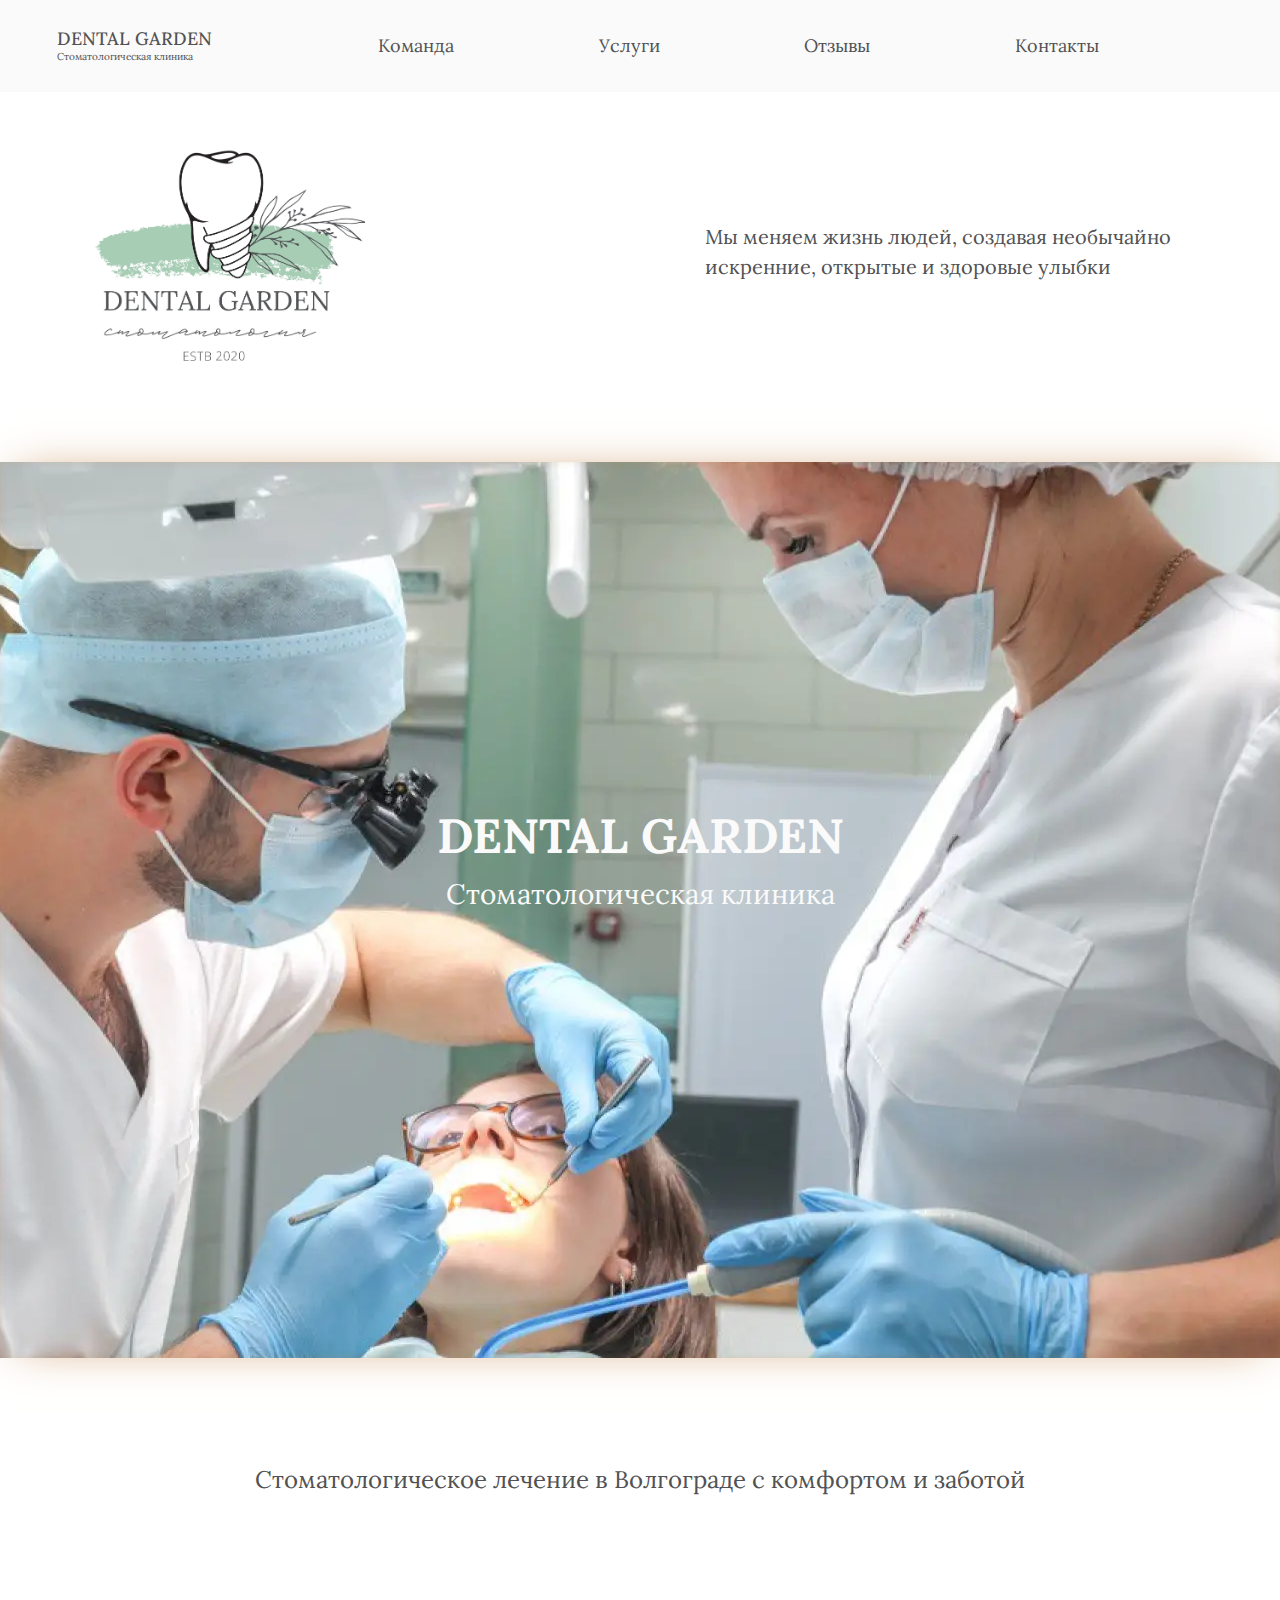
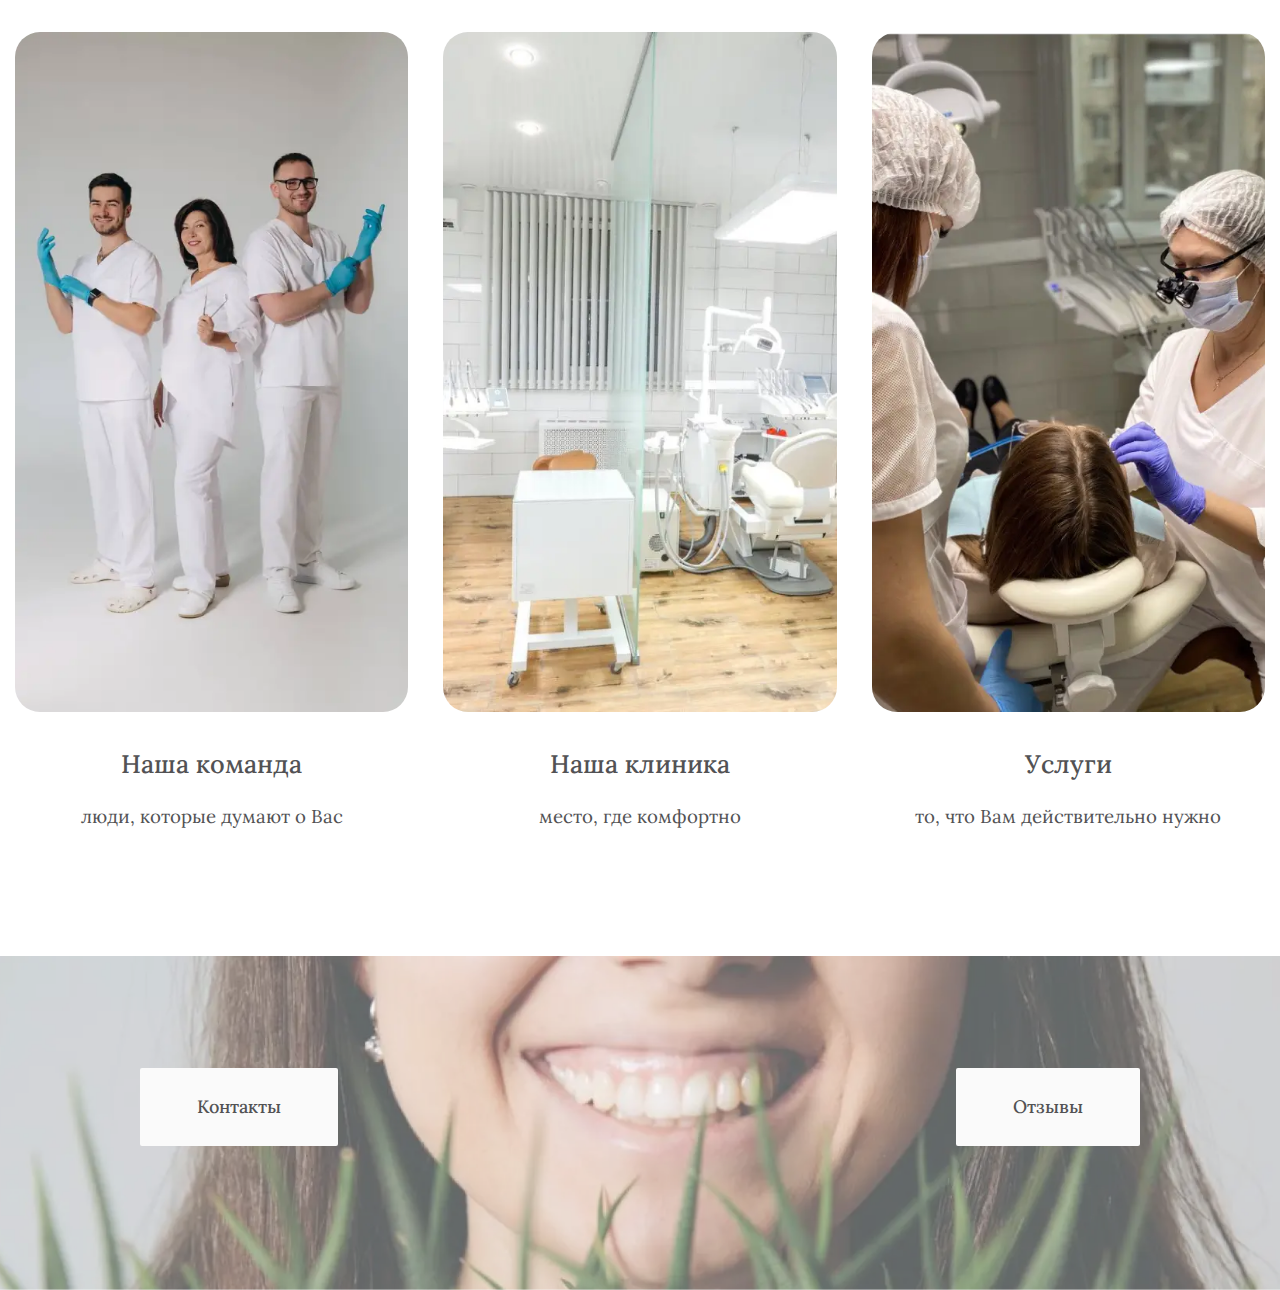
==== commit 4024c463: "1" ====
--- a/index.html
+++ b/index.html
@@ -50,9 +50,9 @@
             <div class="container">
                <div class="slogan__row">
                   <div class="hero-slogan__logo">
+                     <!-- <picture><source srcset="img/main/logo_new.webp" type="image/webp"><img src="img/main/logo_new.png" alt=""></picture> -->
                      <picture>
-                        <source srcset="img/main/logo_new.webp" type="image/webp"><img src="img/main/logo_new.png"
-                           alt="">
+                        <source srcset="img/main/logo1.webp" type="image/webp"><img src="img/main/logo1.png" alt="">
                      </picture>
                   </div>
                   <div class="hero-slogan__text text">
--- a/css/style.min.css
+++ b/css/style.min.css
@@ -1 +1 @@
-*{padding:0;margin:0;border:0}*,:after,:before{-webkit-box-sizing:border-box;box-sizing:border-box}:active,:focus{outline:0}a:active,a:focus{outline:0}aside,footer,header,nav{display:block}body,html{height:100%;width:100%;font-size:100%;line-height:1;font-size:14px;-ms-text-size-adjust:100%;-moz-text-size-adjust:100%;-webkit-text-size-adjust:100%}button,input,textarea{font-family:inherit}input::-ms-clear{display:none}button{cursor:pointer}button::-moz-focus-inner{padding:0;border:0}a,a:visited{text-decoration:none;color:inherit}ul li{list-style:none}img{vertical-align:top}h1,h2,h3,h4,h5,h6{font-size:inherit;font-weight:400}.header{position:fixed;width:100%;top:0;left:0;z-index:50}.header:before{content:"";position:absolute;top:0;left:0;width:100%;height:100%;background-color:#fafafa;z-index:2}.header__row{position:relative;display:-webkit-box;display:-ms-flexbox;display:flex;height:92px;-webkit-box-align:center;-ms-flex-align:center;align-items:center}.header__logo{position:relative;z-index:3;padding-left:calc(20px + 50 * (100vw - 768px)/ 1152)}.header__menu{-webkit-box-flex:1;-ms-flex:1 1 auto;flex:1 1 auto;padding-right:calc(50px + 250 * (100vw - 768px)/ 1152);margin-left:calc(50px + 250 * (100vw - 768px)/ 1152)}.header__list{display:-webkit-box;display:-ms-flexbox;display:flex;-webkit-box-pack:justify;-ms-flex-pack:justify;justify-content:space-between;position:relative;z-index:2}.header__list a{color:#525254;font-size:18px;padding:10px 5px;-webkit-transition:.5s;-o-transition:.5s;transition:.5s;position:relative}.header__list a:hover::after{-webkit-transform:scale(1);-ms-transform:scale(1);transform:scale(1)}.header__list a::after{content:"";position:absolute;bottom:-23px;left:0;width:100%;height:2px;background-color:#525254;-webkit-transform:scale(0);-ms-transform:scale(0);transform:scale(0);-webkit-transition:.3s;-o-transition:.3s;transition:.3s}.header__burger{display:none}.header-logo__main{display:block;font-size:18px;font-weight:500}.header-logo__sub{font-size:10px}.slogan__row{display:-webkit-box;display:-ms-flexbox;display:flex;-webkit-box-pack:justify;-ms-flex-pack:justify;justify-content:space-between;-webkit-box-align:center;-ms-flex-align:center;align-items:center}.hero-slogan{padding-top:50px;padding-bottom:100px}.hero-slogan__logo{padding-left:75px}.hero-slogan__text{max-width:560px}.hero-main{background-image:url(../img/main/main-bg.png);background-size:cover;background-position:center;-webkit-box-shadow:0 0 48px -18px #c5894d,inset 0 0 7px rgba(197,137,77,.2);box-shadow:0 0 48px -18px #c5894d,inset 0 0 7px rgba(197,137,77,.2);padding-top:350px;padding-bottom:450px}.hero-main__title{max-width:500px;margin:0 auto;color:#fafafa;text-align:center}.hero-main__title h1{font-weight:700;font-size:48px;margin-bottom:20px}.hero-main__title span{font-size:28px}.preferences{padding-top:110px;padding-bottom:130px}.preferences__title{font-size:24px;letter-spacing:.06;text-align:center;margin-bottom:140px}.preferences__list{display:-webkit-box;display:-ms-flexbox;display:flex;-webkit-box-pack:justify;-ms-flex-pack:justify;justify-content:space-between}.preferences__link{display:-webkit-box;display:-ms-flexbox;display:flex;-webkit-box-orient:vertical;-webkit-box-direction:normal;-ms-flex-direction:column;flex-direction:column;-webkit-box-align:center;-ms-flex-align:center;align-items:center;justify-self:center}.preferences__item_inner{overflow:hidden;max-height:863px;border-radius:25px;margin-bottom:40px}.preferences__image{max-width:calc(380px + 120 * (100vw - 1200px)/ 720);-webkit-transition:.3s;-o-transition:.3s;transition:.3s}.preferences__image img{width:100%;height:100%;-o-object-fit:cover;object-fit:cover}.preferences__image:hover{-webkit-transform:scale(1.1);-ms-transform:scale(1.1);transform:scale(1.1)}.preferences__subtitle{margin-bottom:30px;font-weight:500;font-size:calc(24px + 12 * (100vw - 1200px)/ 720)}.preferences__description{font-size:calc(18px + 6 * (100vw - 1200px)/ 720)}.footer{height:calc(250px + 140 * (100vw - 320px)/ 1600);background:url(../img/main/footer-bg.png) center/cover no-repeat;position:relative;padding-top:calc(110px + 50 * (100vw - 1200px)/ 1600)}.footer_opacity{position:absolute;top:0;left:0;width:100%;height:100%;background:rgba(247,247,247,.4)}.footer__row{position:relative;z-index:1;display:-webkit-box;display:-ms-flexbox;display:flex;-webkit-box-pack:justify;-ms-flex-pack:justify;justify-content:space-between;-webkit-box-align:center;-ms-flex-align:center;align-items:center;height:100%;padding:0 125px}.footer__link{font-weight:500;font-size:18px;padding:30px 57px;background-color:#fafafa;border-radius:2px;-webkit-transition:.3s;-o-transition:.3s;transition:.3s}.footer__link:hover{background-color:silver}.team-slogan{padding-right:60px;padding-top:120px}.team-slogan__row{position:relative;padding-bottom:90px}.team-slogan__row::after{content:"";display:block;position:absolute;bottom:0;left:0;width:100%;height:2px;background-color:rgba(82,82,84,.4)}.team-slogan__title{max-width:400px;padding-left:90px}.team-slogan__text{max-width:560px}.doctors{padding-top:70px;padding-bottom:150px}.doctors__column{display:-webkit-box;display:-ms-flexbox;display:flex;-webkit-box-orient:vertical;-webkit-box-direction:normal;-ms-flex-direction:column;flex-direction:column}.member{display:-webkit-box;display:-ms-flexbox;display:flex;-webkit-box-pack:justify;-ms-flex-pack:justify;justify-content:space-between;padding-right:90px;padding-left:50px}.member+.member{margin-top:260px}.member:nth-child(even){-webkit-box-orient:horizontal;-webkit-box-direction:reverse;-ms-flex-direction:row-reverse;flex-direction:row-reverse}.member:nth-child(even) .member__text{text-align:right;margin-right:50px}.member__image{border-radius:25px;overflow:hidden}.member__image img{width:100%;height:100%;-o-object-fit:cover;object-fit:cover}.member__text{max-width:calc(500px + 410 * (100vw - 1200px)/ 720);padding-top:50px;margin-left:50px}.member__name{margin-bottom:60px}.services-slogan{padding-top:120px}.services-slogan__text{max-width:560px}.services{padding-top:90px;padding-bottom:250px}.services__description{max-width:1230px;margin:0 auto;padding:0 10px;text-align:center}.services__grid{margin-top:130px;display:grid;grid-template-columns:repeat(2,1fr);grid-row-gap:170px;justify-items:center;grid-auto-rows:1fr}.services__item{display:grid;grid-template-columns:1fr;-webkit-box-align:center;-ms-flex-align:center;align-items:center;justify-items:center;max-width:500px;grid-auto-flow:row;grid-template-rows:auto 1fr minmax(20px,auto)}.services__image{border-radius:16px;overflow:hidden}.services__image img{-o-object-fit:cover;object-fit:cover;width:100%;height:100%}.services__name{margin:30px 0;font-size:calc(18px + 10 * (100vw - 320px)/ 880)}.services__price{font-size:32px;background-color:#f6f6f6;border-radius:16px;display:-webkit-box;display:-ms-flexbox;display:flex;-webkit-box-align:center;-ms-flex-align:center;align-items:center;-webkit-box-pack:center;-ms-flex-pack:center;justify-content:center;height:80px;width:220px}.reviews-slogan{padding-top:50px}.reviews-slogan__title{padding-left:100px}.reviews-slogan__row{position:relative;padding-bottom:50px}.reviews-slogan__row::after{content:"";display:block;position:absolute;bottom:0;left:0;width:100%;height:2px;background-color:rgba(82,82,84,.4)}.reviews{margin-bottom:calc(30px + 70 * (100vw - 320px)/ 1600);margin-top:calc(30px + 70 * (100vw - 320px)/ 1600)}.contacts{padding-bottom:50px;padding-top:80px}.contacts__row{padding-left:80px;padding-right:80px;display:-webkit-box;display:-ms-flexbox;display:flex;-webkit-box-pack:justify;-ms-flex-pack:justify;justify-content:space-between;margin-bottom:100px}.contacts__title{font-size:28px}.contacts__info{font-size:22px}.contacts__phone{display:-webkit-box;display:-ms-flexbox;display:flex;-webkit-box-orient:vertical;-webkit-box-direction:normal;-ms-flex-direction:column;flex-direction:column;-webkit-box-align:center;-ms-flex-align:center;align-items:center}.contacts__phone_span{display:block;margin-bottom:15px}.contacts__phone_link{position:relative}.contacts__phone_link::before{content:"";display:block;position:absolute;left:-30px;top:0;width:24px;height:24px;background:url(../img/contacts/phone.svg) center no-repeat}.contacts__address{display:-webkit-box;display:-ms-flexbox;display:flex;-webkit-box-orient:vertical;-webkit-box-direction:normal;-ms-flex-direction:column;flex-direction:column;-webkit-box-align:center;-ms-flex-align:center;align-items:center}.contacts__address address{max-width:380px;font-style:normal}.contacts__address_span{display:block;margin-bottom:15px}.contacts__map{max-width:850px;margin:0 auto;margin-bottom:100px}.contacts__map_laptop{display:none}.contacts__map_mobile{display:none}.contacts__link_inst{position:relative;font-size:16px;color:#000;display:-webkit-box;display:-ms-flexbox;display:flex;-webkit-box-align:center;-ms-flex-align:center;align-items:center}.contacts__link_inst::before{content:"";display:block;-webkit-transform:translateX(-10px);-ms-transform:translateX(-10px);transform:translateX(-10px);width:24px;height:24px;background:url(../img/contacts/inst.svg) center no-repeat}.wrapper{font-family:Lora,serif;color:#525254;display:-webkit-box;display:-ms-flexbox;display:flex;-webkit-box-orient:vertical;-webkit-box-direction:normal;-ms-flex-direction:column;flex-direction:column;min-height:100%}.container{max-width:1750px;padding:0 15px;margin:0 auto}.main{padding-top:92px;-webkit-box-flex:1;-ms-flex:1 0 auto;flex:1 0 auto}.text{font-size:20px;line-height:1.5}.title{font-weight:500;font-size:40px}@media (min-width:1200px){.services-slogan__title{padding-left:100px}}@media (max-width:1200px){.preferences__image{max-width:280px}.team-slogan{padding-right:0;padding-top:50px}.team-slogan__title{padding-left:0}.team-slogan__text{max-width:500px}.member{padding:0}.member__text{max-width:calc(400px + 100 * (100vw - 992px)/ 208)}.services{padding-top:calc(50px + 40 * (100vw - 320px)/ 880);padding-bottom:calc(150px + 100 * (100vw - 320px)/ 880)}.services-slogan{padding-top:calc(50px + 70 * (100vw - 320px)/ 880)}.services__grid{grid-row-gap:calc(50px + 110 * (100vw - 320px)/ 880)}.services__item{max-width:calc(300px + 100 * (100vw - 650px)/ 550)}.container{max-width:970px}}@media (max-width:992px){.hero-slogan__logo{padding-left:0;margin-right:80px}.preferences__image{max-width:250px}.team-slogan__row{-webkit-box-orient:vertical;-webkit-box-direction:normal;-ms-flex-direction:column;flex-direction:column;padding-bottom:40px}.team-slogan__title{max-width:none;text-align:center;margin-bottom:30px}.team-slogan__text{max-width:none}.member{-webkit-box-orient:vertical;-webkit-box-direction:normal;-ms-flex-direction:column;flex-direction:column}.member+.member{margin-top:120px}.member:nth-child(even){-webkit-box-orient:vertical;-webkit-box-direction:normal;-ms-flex-direction:column;flex-direction:column}.member:nth-child(even) .member__text{text-align:left;margin-right:0}.member__text{padding-top:20px;margin:0;max-width:none;padding-right:20px}.member__name{margin-bottom:30px;font-size:30px}.services-slogan__title{margin-bottom:30px}.contacts{padding-top:calc(30px + 50 * (100vw - 320px)/ 672)}.contacts__row{-webkit-box-orient:vertical;-webkit-box-direction:normal;-ms-flex-direction:column;flex-direction:column;padding:0;margin-bottom:calc(30px + 70 * (100vw - 320px)/ 672)}.contacts__phone{margin-bottom:calc(20px + 20 * (100vw - 320px)/ 672)}.contacts__link_inst{padding-left:calc(10px + 30 * (100vw - 320px)/ 672)}.container{max-width:840px}}@media (max-width:800px){.preferences__title{padding:0 20px}.preferences__list{-webkit-box-orient:vertical;-webkit-box-direction:normal;-ms-flex-direction:column;flex-direction:column}.preferences__list li{margin-bottom:calc(20px + 20 * (100vw - 320px)/ 480)}.preferences__item+.preferences__item{margin-top:calc(30px + 70 * (100vw - 320px)/ 480)}.preferences__image{max-width:400px}.preferences__subtitle{font-size:36px;text-align:center}.preferences__description{font-size:24px;text-align:center}.footer__row{padding:0 30px}.contacts__map{display:none}.contacts__map_laptop{display:block;max-width:500px;margin:0 auto;margin-bottom:calc(30px + 30 * (100vw - 500px)/ 300)}}@media (max-width:768px){.header__row{-webkit-box-pack:justify;-ms-flex-pack:justify;justify-content:space-between;height:70px}.header__menu{position:fixed;top:0;left:100%;width:100%;height:100%;background-color:#a6ccb3;padding-top:92px;-webkit-transition:.5s;-o-transition:.5s;transition:.5s;overflow:auto;margin-left:0}.header__menu.active{top:0;left:0}.header__burger{width:30px;height:20px;display:block;position:relative;z-index:3}.header__burger.active:before{-webkit-transform:rotate(45deg);-ms-transform:rotate(45deg);transform:rotate(45deg);top:9px}.header__burger.active:after{-webkit-transform:rotate(-45deg);-ms-transform:rotate(-45deg);transform:rotate(-45deg);bottom:9px}.header__burger.active span{-webkit-transform:scale(0);-ms-transform:scale(0);transform:scale(0)}.header__burger span{width:100%;height:2px;position:absolute;top:50%;-webkit-transform:translateY(-50%);-ms-transform:translateY(-50%);transform:translateY(-50%);left:0;background-color:#000;display:block;-webkit-transition:.3s;-o-transition:.3s;transition:.3s}.header__burger:before{content:"";width:100%;height:2px;position:absolute;top:0;left:0;background-color:#000;display:block;-webkit-transition:.3s;-o-transition:.3s;transition:.3s}.header__burger:after{content:"";width:100%;height:2px;position:absolute;bottom:0;left:0;background-color:#000;display:block;-webkit-transition:.3s;-o-transition:.3s;transition:.3s}.header__list{display:block;padding-left:30px}.header__list li{margin-left:0;margin-bottom:20px}body.lock{overflow:hidden}.hero-main{padding-top:calc(150px + 200 * (100vw - 320px)/ 448);padding-bottom:calc(250px + 200 * (100vw - 320px)/ 448)}.container{max-width:none}.main{padding-top:70px}}@media (max-width:700px){.services__grid{grid-template-columns:1fr}.services__item{max-width:none}}@media (max-width:530px){.footer{height:350px}.footer__row{padding:0;-webkit-box-orient:vertical;-webkit-box-direction:normal;-ms-flex-direction:column;flex-direction:column}.footer__link+.footer__link{margin-top:30px}.contacts__map_laptop{display:none}.contacts__map_mobile{display:block;max-width:320px;margin:0 auto;margin-bottom:calc(30px + 20 * (100vw - 320px)/ 210)}}@media (max-width:520px){.slogan__row{-webkit-box-orient:vertical;-webkit-box-direction:normal;-ms-flex-direction:column;flex-direction:column}.hero-slogan{padding-right:10px;padding-bottom:50px}.hero-slogan__logo{margin-right:-15px;margin-bottom:20px}.hero-slogan__text{max-width:none;text-align:center}}@media (max-width:510px){.hero-main__title{max-width:none}.hero-main__title h1{font-size:40px}.hero-main__title span{font-size:22px}}@media (max-width:500px){.preferences__image{max-width:calc(250px + 100 * (100vw - 320px)/ 180)}.preferences__subtitle{font-size:calc(18px + 10 * (100vw - 320px)/ 180)}.preferences__description{font-size:calc(14px + 4 * (100vw - 320px)/ 180)}.member+.member{margin-top:90px}.member__description{font-size:16px}}@media (max-width:430px){.hero-main{background-size:260% 100%;background-position-x:-100px}}.webp .hero-main{background-image:url(../img/main/main-bg.webp)}.webp .footer{background:url(../img/main/footer-bg.webp) center/cover no-repeat}+*{padding:0;margin:0;border:0}*,:after,:before{-webkit-box-sizing:border-box;box-sizing:border-box}:active,:focus{outline:0}a:active,a:focus{outline:0}aside,footer,header,nav{display:block}body,html{height:100%;width:100%;font-size:100%;line-height:1;font-size:14px;-ms-text-size-adjust:100%;-moz-text-size-adjust:100%;-webkit-text-size-adjust:100%}button,input,textarea{font-family:inherit}input::-ms-clear{display:none}button{cursor:pointer}button::-moz-focus-inner{padding:0;border:0}a,a:visited{text-decoration:none;color:inherit}ul li{list-style:none}img{vertical-align:top}h1,h2,h3,h4,h5,h6{font-size:inherit;font-weight:400}.header{position:fixed;width:100%;top:0;left:0;z-index:50}.header:before{content:"";position:absolute;top:0;left:0;width:100%;height:100%;background-color:#fafafa;z-index:2}.header__row{position:relative;display:-webkit-box;display:-ms-flexbox;display:flex;height:92px;-webkit-box-align:center;-ms-flex-align:center;align-items:center}.header__logo{position:relative;z-index:3;padding-left:calc(20px + 50 * (100vw - 768px)/ 1152)}.header__menu{-webkit-box-flex:1;-ms-flex:1 1 auto;flex:1 1 auto;padding-right:calc(50px + 250 * (100vw - 768px)/ 1152);margin-left:calc(50px + 250 * (100vw - 768px)/ 1152)}.header__list{display:-webkit-box;display:-ms-flexbox;display:flex;-webkit-box-pack:justify;-ms-flex-pack:justify;justify-content:space-between;position:relative;z-index:2}.header__list a{color:#525254;font-size:18px;padding:10px 5px;-webkit-transition:.5s;-o-transition:.5s;transition:.5s;position:relative}.header__list a:hover::after{-webkit-transform:scale(1);-ms-transform:scale(1);transform:scale(1)}.header__list a::after{content:"";position:absolute;bottom:-23px;left:0;width:100%;height:2px;background-color:#525254;-webkit-transform:scale(0);-ms-transform:scale(0);transform:scale(0);-webkit-transition:.3s;-o-transition:.3s;transition:.3s}.header__burger{display:none}.header-logo__main{display:block;font-size:18px;font-weight:500}.header-logo__sub{font-size:10px}.slogan__row{display:-webkit-box;display:-ms-flexbox;display:flex;-webkit-box-pack:justify;-ms-flex-pack:justify;justify-content:space-between;-webkit-box-align:center;-ms-flex-align:center;align-items:center}.hero-slogan{padding-top:50px;padding-bottom:100px}.hero-slogan__logo{padding-left:75px;max-width:350px;max-height:220px}.hero-slogan__logo img{width:100%;height:100%}.hero-slogan__text{max-width:560px}.hero-main{background-image:url(../img/main/main-bg.png);background-size:cover;background-position:center;-webkit-box-shadow:0 0 48px -18px #c5894d,inset 0 0 7px rgba(197,137,77,.2);box-shadow:0 0 48px -18px #c5894d,inset 0 0 7px rgba(197,137,77,.2);padding-top:350px;padding-bottom:450px}.hero-main__title{max-width:500px;margin:0 auto;color:#fafafa;text-align:center}.hero-main__title h1{font-weight:700;font-size:48px;margin-bottom:20px}.hero-main__title span{font-size:28px}.preferences{padding-top:110px;padding-bottom:130px}.preferences__title{font-size:24px;letter-spacing:.06;text-align:center;margin-bottom:140px}.preferences__list{display:-webkit-box;display:-ms-flexbox;display:flex;-webkit-box-pack:justify;-ms-flex-pack:justify;justify-content:space-between}.preferences__link{display:-webkit-box;display:-ms-flexbox;display:flex;-webkit-box-orient:vertical;-webkit-box-direction:normal;-ms-flex-direction:column;flex-direction:column;-webkit-box-align:center;-ms-flex-align:center;align-items:center;justify-self:center}.preferences__item_inner{overflow:hidden;max-height:863px;border-radius:25px;margin-bottom:40px}.preferences__image{max-width:calc(380px + 120 * (100vw - 1200px)/ 720);-webkit-transition:.3s;-o-transition:.3s;transition:.3s}.preferences__image img{width:100%;height:100%;-o-object-fit:cover;object-fit:cover}.preferences__image:hover{-webkit-transform:scale(1.1);-ms-transform:scale(1.1);transform:scale(1.1)}.preferences__subtitle{margin-bottom:30px;font-weight:500;font-size:calc(24px + 12 * (100vw - 1200px)/ 720)}.preferences__description{font-size:calc(18px + 6 * (100vw - 1200px)/ 720)}.footer{height:calc(250px + 140 * (100vw - 320px)/ 1600);background:url(../img/main/footer-bg.png) center/cover no-repeat;position:relative;padding-top:calc(110px + 50 * (100vw - 1200px)/ 1600)}.footer_opacity{position:absolute;top:0;left:0;width:100%;height:100%;background:rgba(247,247,247,.4)}.footer__row{position:relative;z-index:1;display:-webkit-box;display:-ms-flexbox;display:flex;-webkit-box-pack:justify;-ms-flex-pack:justify;justify-content:space-between;-webkit-box-align:center;-ms-flex-align:center;align-items:center;height:100%;padding:0 125px}.footer__link{font-weight:500;font-size:18px;padding:30px 57px;background-color:#fafafa;border-radius:2px;-webkit-transition:.3s;-o-transition:.3s;transition:.3s}.footer__link:hover{background-color:silver}.team-slogan{padding-right:60px;padding-top:120px}.team-slogan__row{position:relative;padding-bottom:90px}.team-slogan__row::after{content:"";display:block;position:absolute;bottom:0;left:0;width:100%;height:2px;background-color:rgba(82,82,84,.4)}.team-slogan__title{max-width:400px;padding-left:90px}.team-slogan__text{max-width:560px}.doctors{padding-top:70px;padding-bottom:150px}.doctors__column{display:-webkit-box;display:-ms-flexbox;display:flex;-webkit-box-orient:vertical;-webkit-box-direction:normal;-ms-flex-direction:column;flex-direction:column}.member{display:-webkit-box;display:-ms-flexbox;display:flex;-webkit-box-pack:justify;-ms-flex-pack:justify;justify-content:space-between;padding-right:90px;padding-left:50px}.member+.member{margin-top:260px}.member:nth-child(even){-webkit-box-orient:horizontal;-webkit-box-direction:reverse;-ms-flex-direction:row-reverse;flex-direction:row-reverse}.member:nth-child(even) .member__text{text-align:right;margin-right:50px}.member__image{border-radius:25px;overflow:hidden}.member__image img{width:100%;height:100%;-o-object-fit:cover;object-fit:cover}.member__text{max-width:calc(500px + 410 * (100vw - 1200px)/ 720);padding-top:50px;margin-left:50px}.member__name{margin-bottom:60px}.services-slogan{padding-top:120px}.services-slogan__text{max-width:560px}.services{padding-top:90px;padding-bottom:250px}.services__description{max-width:1230px;margin:0 auto;padding:0 10px;text-align:center}.services__grid{margin-top:130px;display:grid;grid-template-columns:repeat(2,1fr);grid-row-gap:170px;justify-items:center;grid-auto-rows:1fr}.services__item{display:grid;grid-template-columns:1fr;-webkit-box-align:center;-ms-flex-align:center;align-items:center;justify-items:center;max-width:500px;grid-auto-flow:row;grid-template-rows:auto 1fr minmax(20px,auto)}.services__image{border-radius:16px;overflow:hidden}.services__image img{-o-object-fit:cover;object-fit:cover;width:100%;height:100%}.services__name{margin:30px 0;font-size:calc(18px + 10 * (100vw - 320px)/ 880)}.services__price{font-size:32px;background-color:#f6f6f6;border-radius:16px;display:-webkit-box;display:-ms-flexbox;display:flex;-webkit-box-align:center;-ms-flex-align:center;align-items:center;-webkit-box-pack:center;-ms-flex-pack:center;justify-content:center;height:80px;width:220px}.reviews-slogan{padding-top:50px}.reviews-slogan__title{padding-left:100px}.reviews-slogan__row{position:relative;padding-bottom:50px;-webkit-box-orient:horizontal!important;-webkit-box-direction:normal!important;-ms-flex-direction:row!important;flex-direction:row!important}.reviews-slogan__row::after{content:"";display:block;position:absolute;bottom:0;left:0;width:100%;height:2px;background-color:rgba(82,82,84,.4)}.reviews{margin-bottom:calc(30px + 70 * (100vw - 320px)/ 1600);margin-top:calc(30px + 70 * (100vw - 320px)/ 1600)}.contacts{padding-bottom:50px;padding-top:80px}.contacts__row{padding-left:80px;padding-right:80px;display:-webkit-box;display:-ms-flexbox;display:flex;-webkit-box-pack:justify;-ms-flex-pack:justify;justify-content:space-between;margin-bottom:100px}.contacts__title{font-size:28px}.contacts__info{font-size:22px}.contacts__phone{display:-webkit-box;display:-ms-flexbox;display:flex;-webkit-box-orient:vertical;-webkit-box-direction:normal;-ms-flex-direction:column;flex-direction:column;-webkit-box-align:center;-ms-flex-align:center;align-items:center}.contacts__phone_span{display:block;margin-bottom:15px}.contacts__phone_link{position:relative}.contacts__phone_link::before{content:"";display:block;position:absolute;left:-30px;top:0;width:24px;height:24px;background:url(../img/contacts/phone.svg) center no-repeat}.contacts__address{display:-webkit-box;display:-ms-flexbox;display:flex;-webkit-box-orient:vertical;-webkit-box-direction:normal;-ms-flex-direction:column;flex-direction:column;-webkit-box-align:center;-ms-flex-align:center;align-items:center}.contacts__address address{max-width:380px;font-style:normal}.contacts__address_span{display:block;margin-bottom:15px}.contacts__map{max-width:850px;margin:0 auto;margin-bottom:100px}.contacts__map_laptop{display:none}.contacts__map_mobile{display:none}.contacts__link_inst{position:relative;font-size:16px;color:#000;display:-webkit-box;display:-ms-flexbox;display:flex;-webkit-box-align:center;-ms-flex-align:center;align-items:center}.contacts__link_inst::before{content:"";display:block;-webkit-transform:translateX(-10px);-ms-transform:translateX(-10px);transform:translateX(-10px);width:24px;height:24px;background:url(../img/contacts/inst.svg) center no-repeat}.wrapper{font-family:Lora,serif;color:#525254;display:-webkit-box;display:-ms-flexbox;display:flex;-webkit-box-orient:vertical;-webkit-box-direction:normal;-ms-flex-direction:column;flex-direction:column;min-height:100%}.container{max-width:1750px;padding:0 15px;margin:0 auto}.main{padding-top:92px;-webkit-box-flex:1;-ms-flex:1 0 auto;flex:1 0 auto}.text{font-size:20px;line-height:1.5}.title{font-weight:500;font-size:40px}@media (min-width:1200px){.services-slogan__title{padding-left:100px}}@media (max-width:1200px){.preferences__image{max-width:280px}.team-slogan{padding-right:0;padding-top:50px}.team-slogan__title{padding-left:0}.team-slogan__text{max-width:500px}.member{padding:0}.member__text{max-width:calc(400px + 100 * (100vw - 992px)/ 208)}.services{padding-top:calc(50px + 40 * (100vw - 320px)/ 880);padding-bottom:calc(150px + 100 * (100vw - 320px)/ 880)}.services-slogan{padding-top:calc(50px + 70 * (100vw - 320px)/ 880)}.services__grid{grid-row-gap:calc(50px + 110 * (100vw - 320px)/ 880)}.services__item{max-width:calc(300px + 100 * (100vw - 650px)/ 550)}.container{max-width:970px}}@media (max-width:992px){.hero-slogan__logo{padding-left:0;margin-right:80px}.preferences__image{max-width:250px}.team-slogan__row{-webkit-box-orient:vertical;-webkit-box-direction:normal;-ms-flex-direction:column;flex-direction:column;padding-bottom:40px}.team-slogan__title{max-width:none;text-align:center;margin-bottom:30px}.team-slogan__text{max-width:none}.member{-webkit-box-orient:vertical;-webkit-box-direction:normal;-ms-flex-direction:column;flex-direction:column}.member+.member{margin-top:120px}.member:nth-child(even){-webkit-box-orient:vertical;-webkit-box-direction:normal;-ms-flex-direction:column;flex-direction:column}.member:nth-child(even) .member__text{text-align:left;margin-right:0}.member__text{padding-top:20px;margin:0;max-width:none;padding-right:20px}.member__name{margin-bottom:30px;font-size:30px}.services-slogan__title{margin-bottom:30px}.services__image{-webkit-box-ordinal-group:4;-ms-flex-order:3;order:3}.services__name{-webkit-box-ordinal-group:2;-ms-flex-order:1;order:1;margin:0}.services__price{margin:15px 0;-webkit-box-ordinal-group:3;-ms-flex-order:2;order:2}.contacts{padding-top:calc(30px + 50 * (100vw - 320px)/ 672)}.contacts__row{-webkit-box-orient:vertical;-webkit-box-direction:normal;-ms-flex-direction:column;flex-direction:column;padding:0;margin-bottom:calc(30px + 70 * (100vw - 320px)/ 672)}.contacts__phone{margin-bottom:calc(20px + 20 * (100vw - 320px)/ 672)}.contacts__link_inst{padding-left:calc(10px + 30 * (100vw - 320px)/ 672)}.container{max-width:840px}}@media (max-width:800px){.preferences{padding-bottom:calc(80px + 50 * (100vw - 320px)/ 480);padding-top:calc(60px + 50 * (100vw - 320px)/ 480)}.preferences__title{padding:0 20px;margin-bottom:calc(60px + 80 * (100vw - 320px)/ 480)}.preferences__link{-webkit-box-orient:vertical;-webkit-box-direction:reverse;-ms-flex-direction:column-reverse;flex-direction:column-reverse}.preferences__list{-webkit-box-orient:vertical;-webkit-box-direction:normal;-ms-flex-direction:column;flex-direction:column}.preferences__list li{margin-bottom:calc(30px + 30 * (100vw - 320px)/ 480)}.preferences__list li:last-child{margin-bottom:0}.preferences__item+.preferences__item{margin-top:calc(30px + 70 * (100vw - 320px)/ 480)}.preferences__item_inner{-webkit-box-ordinal-group:2;-ms-flex-order:1;order:1}.preferences__image{max-width:400px}.preferences__subtitle{font-size:36px;text-align:center;-webkit-box-ordinal-group:4;-ms-flex-order:3;order:3;margin-bottom:calc(10px + 20 * (100vw - 320px)/ 480)}.preferences__description{font-size:24px;text-align:center;-webkit-box-ordinal-group:3;-ms-flex-order:2;order:2;margin-bottom:calc(10px + 20 * (100vw - 320px)/ 480)}.footer__row{padding:0 30px}.contacts__map{display:none}.contacts__map_laptop{display:block;max-width:500px;margin:0 auto;margin-bottom:calc(30px + 30 * (100vw - 500px)/ 300)}}@media (max-width:768px){.header__row{-webkit-box-pack:justify;-ms-flex-pack:justify;justify-content:space-between;height:70px}.header__menu{position:fixed;top:0;left:100%;width:100%;height:100%;background-color:#a6ccb3;padding-top:92px;-webkit-transition:.5s;-o-transition:.5s;transition:.5s;overflow:auto;margin-left:0}.header__menu.active{top:0;left:0}.header__burger{width:30px;height:20px;display:block;position:relative;z-index:3}.header__burger.active:before{-webkit-transform:rotate(45deg);-ms-transform:rotate(45deg);transform:rotate(45deg);top:9px}.header__burger.active:after{-webkit-transform:rotate(-45deg);-ms-transform:rotate(-45deg);transform:rotate(-45deg);bottom:9px}.header__burger.active span{-webkit-transform:scale(0);-ms-transform:scale(0);transform:scale(0)}.header__burger span{width:100%;height:2px;position:absolute;top:50%;-webkit-transform:translateY(-50%);-ms-transform:translateY(-50%);transform:translateY(-50%);left:0;background-color:#000;display:block;-webkit-transition:.3s;-o-transition:.3s;transition:.3s}.header__burger:before{content:"";width:100%;height:2px;position:absolute;top:0;left:0;background-color:#000;display:block;-webkit-transition:.3s;-o-transition:.3s;transition:.3s}.header__burger:after{content:"";width:100%;height:2px;position:absolute;bottom:0;left:0;background-color:#000;display:block;-webkit-transition:.3s;-o-transition:.3s;transition:.3s}.header__list{display:block;padding-left:30px}.header__list li{margin-left:0;margin-bottom:20px}body.lock{overflow:hidden}.hero-main{padding-top:calc(150px + 200 * (100vw - 320px)/ 448);padding-bottom:calc(250px + 200 * (100vw - 320px)/ 448)}.container{max-width:none}.main{padding-top:70px}}@media (max-width:700px){.services__grid{grid-template-columns:1fr}.services__item{max-width:none}}@media (max-width:690px){.slogan__row{-webkit-box-orient:vertical;-webkit-box-direction:normal;-ms-flex-direction:column;flex-direction:column}.hero-slogan__logo{margin:0;margin-left:25px}.hero-slogan__row{max-height:250px}.hero-slogan__text{max-width:none;text-align:center;font-size:calc(16px + 4 * (100vw - 320px)/ 200);margin-top:90px}}@media (max-width:530px){.footer{height:350px}.footer__row{padding:0;-webkit-box-align:end;-ms-flex-align:end;align-items:flex-end}.footer__link+.footer__link{margin-top:30px}.footer__link{width:150px;padding:30px 0;text-align:center}.contacts__map_laptop{display:none}.contacts__map_mobile{display:block;max-width:320px;margin:0 auto;margin-bottom:calc(30px + 20 * (100vw - 320px)/ 210)}}@media (max-width:520px){.hero-slogan{padding-right:10px;padding-bottom:50px}}@media (max-width:510px){.hero-main__title{max-width:none}.hero-main__title h1{font-size:40px}.hero-main__title span{font-size:22px}}@media (max-width:500px){.preferences__title{font-size:calc(16px + 8 * (100vw - 320px)/ 180)}.preferences__item_inner{border-radius:15px}.preferences__image{max-width:calc(250px + 100 * (100vw - 320px)/ 180)}.preferences__subtitle{font-size:calc(18px + 10 * (100vw - 320px)/ 180)}.preferences__description{font-size:calc(14px + 4 * (100vw - 320px)/ 180)}.member+.member{margin-top:90px}.member__description{font-size:16px}}@media (max-width:430px){.hero-main{background-size:260% 100%;background-position-x:-100px}}@media (max-width:360px){.footer__row{-webkit-box-orient:vertical;-webkit-box-direction:normal;-ms-flex-direction:column;flex-direction:column;-webkit-box-align:center;-ms-flex-align:center;align-items:center}}.webp .hero-main{background-image:url(../img/main/main-bg.webp)}.webp .footer{background:url(../img/main/footer-bg.webp) center/cover no-repeat}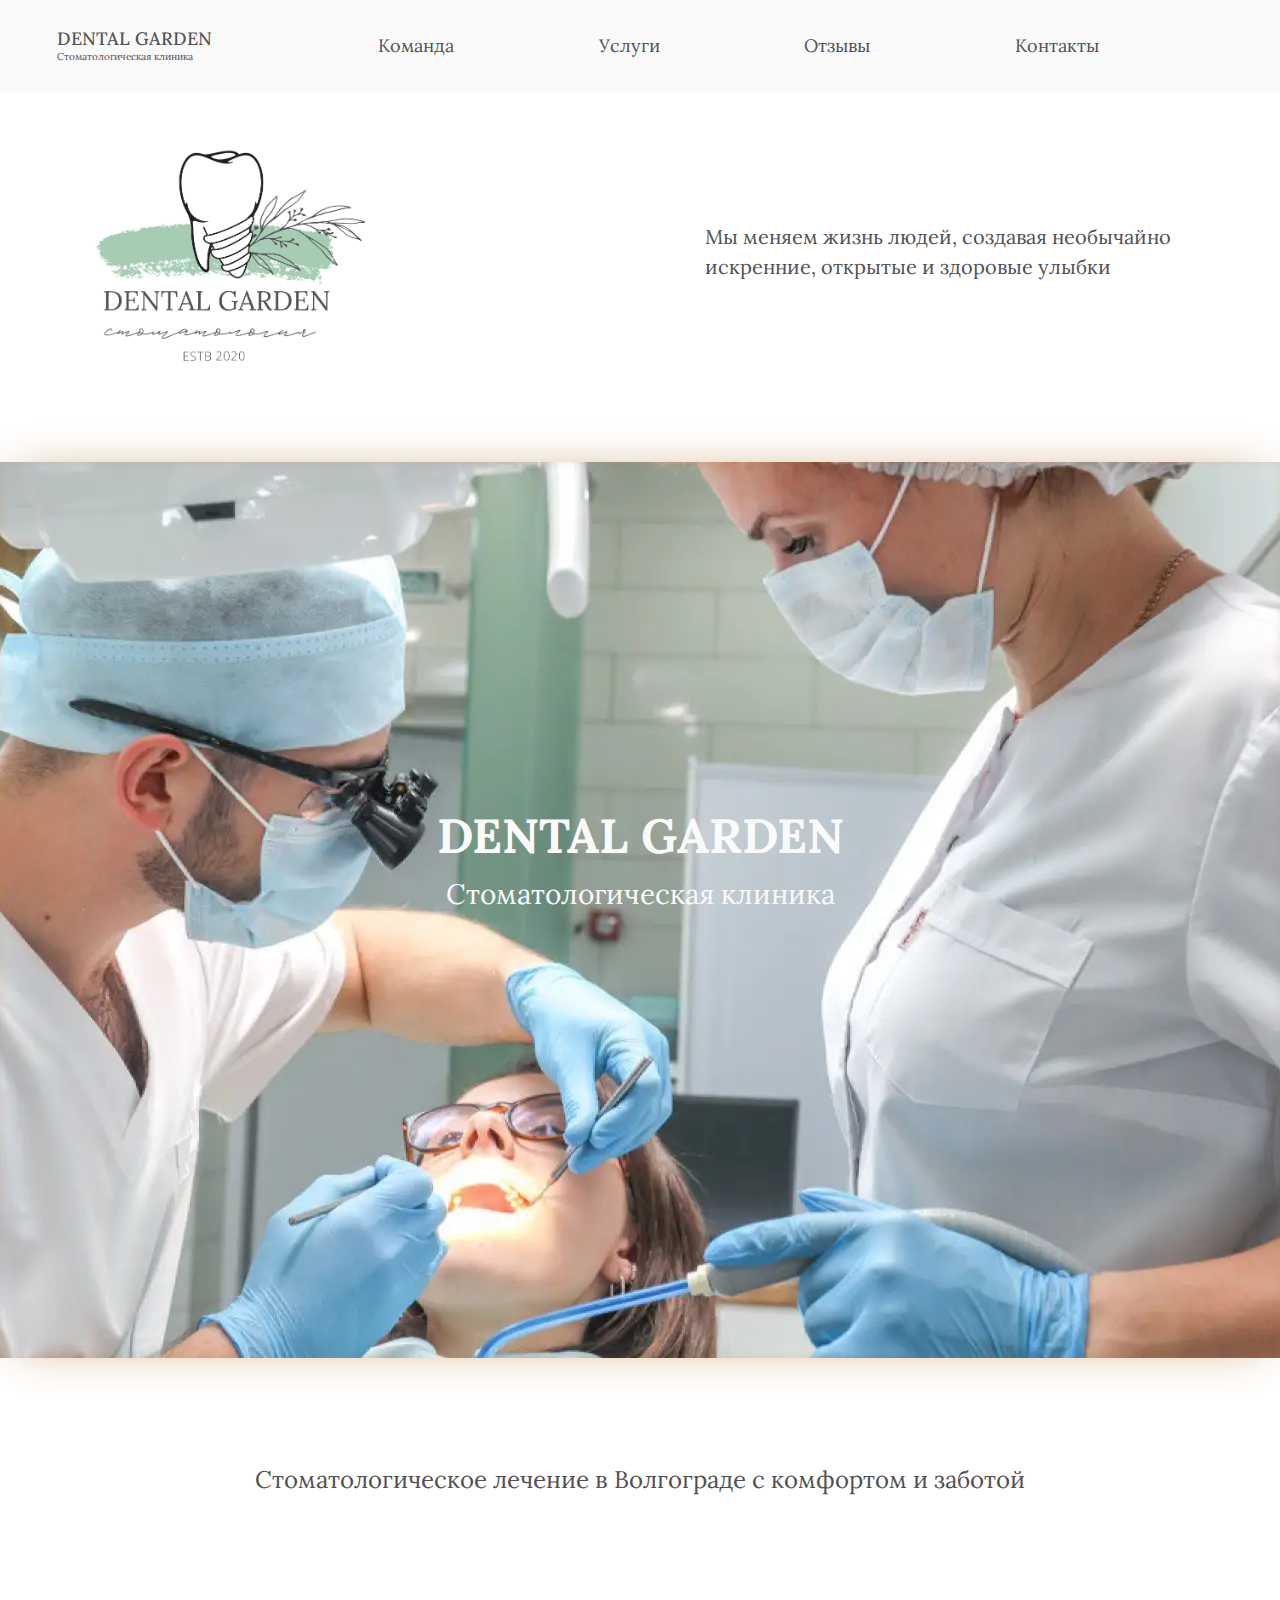
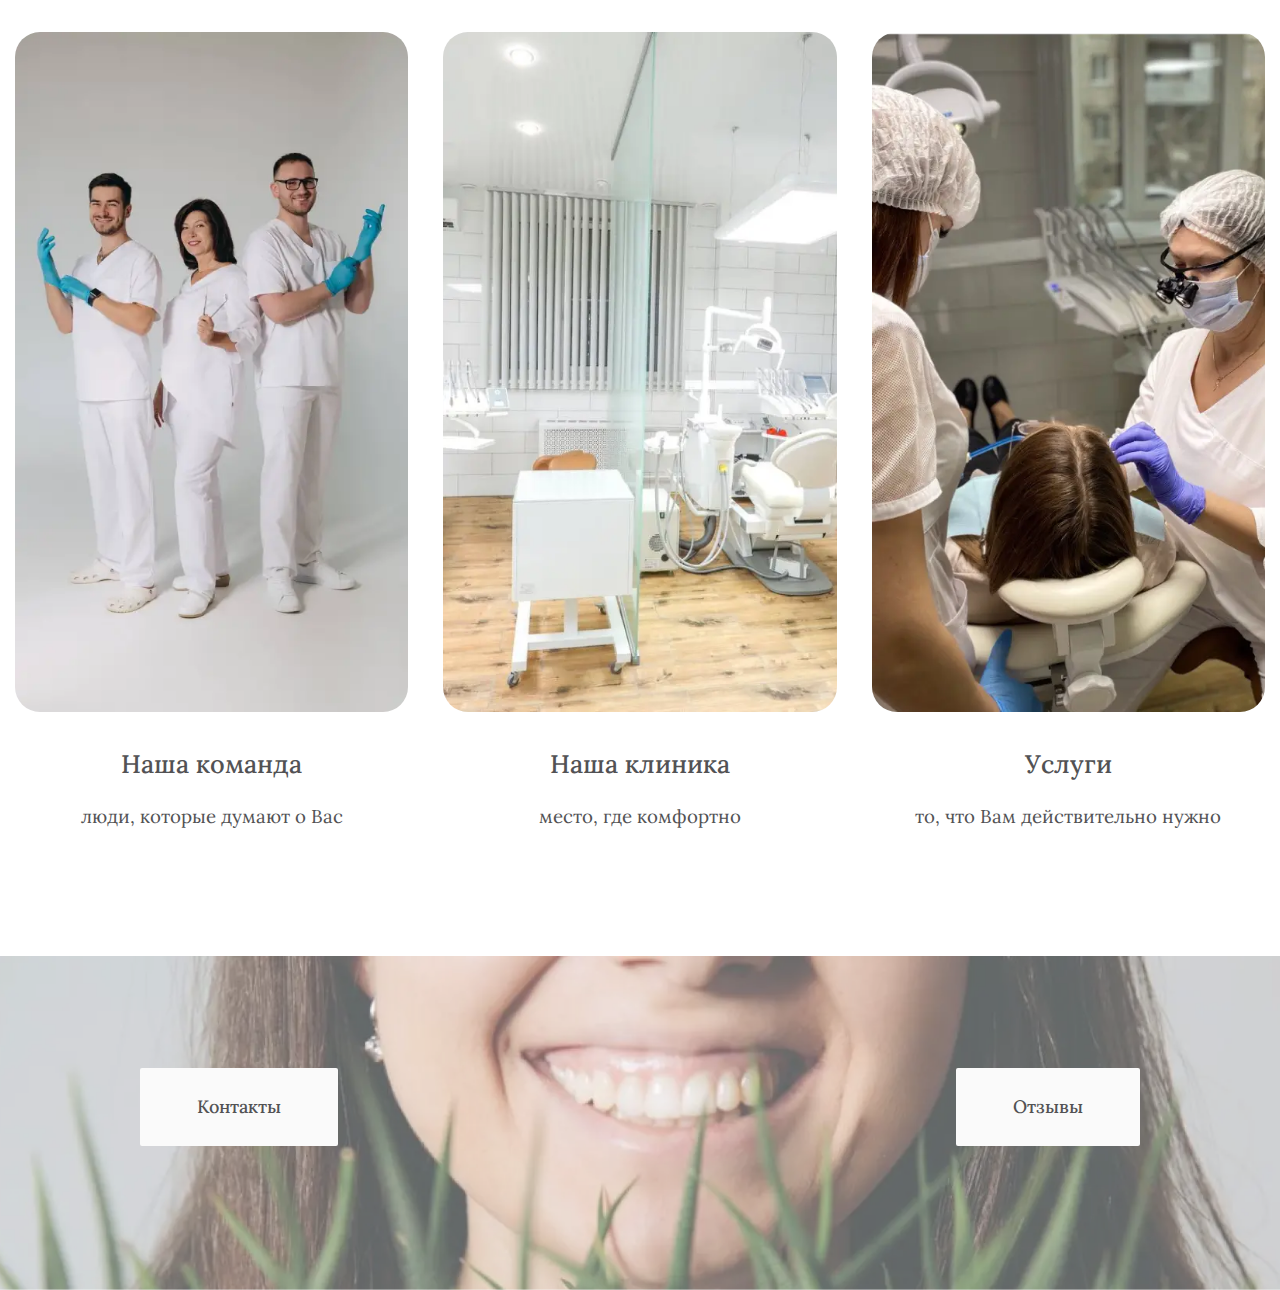
==== commit 11bf943c: "ё" ====
--- a/index.html
+++ b/index.html
@@ -51,9 +51,10 @@
                <div class="slogan__row">
                   <div class="hero-slogan__logo">
                      <!-- <picture><source srcset="img/main/logo_new.webp" type="image/webp"><img src="img/main/logo_new.png" alt=""></picture> -->
-                     <picture>
-                        <source srcset="img/main/logo1.webp" type="image/webp"><img src="img/main/logo1.png" alt="">
-                     </picture>
+                     <!-- <picture> -->
+                     <!-- <source srcset="img/main/logo1.webp" type="image/webp"><img src="img/main/logo1.png" alt=""> -->
+                     <!-- </picture> -->
+                     <img src="img/main/logo1.png" alt="">
                   </div>
                   <div class="hero-slogan__text text">
                      Мы меняем жизнь людей, создавая необычайно искренние, открытые и здоровые улыбки
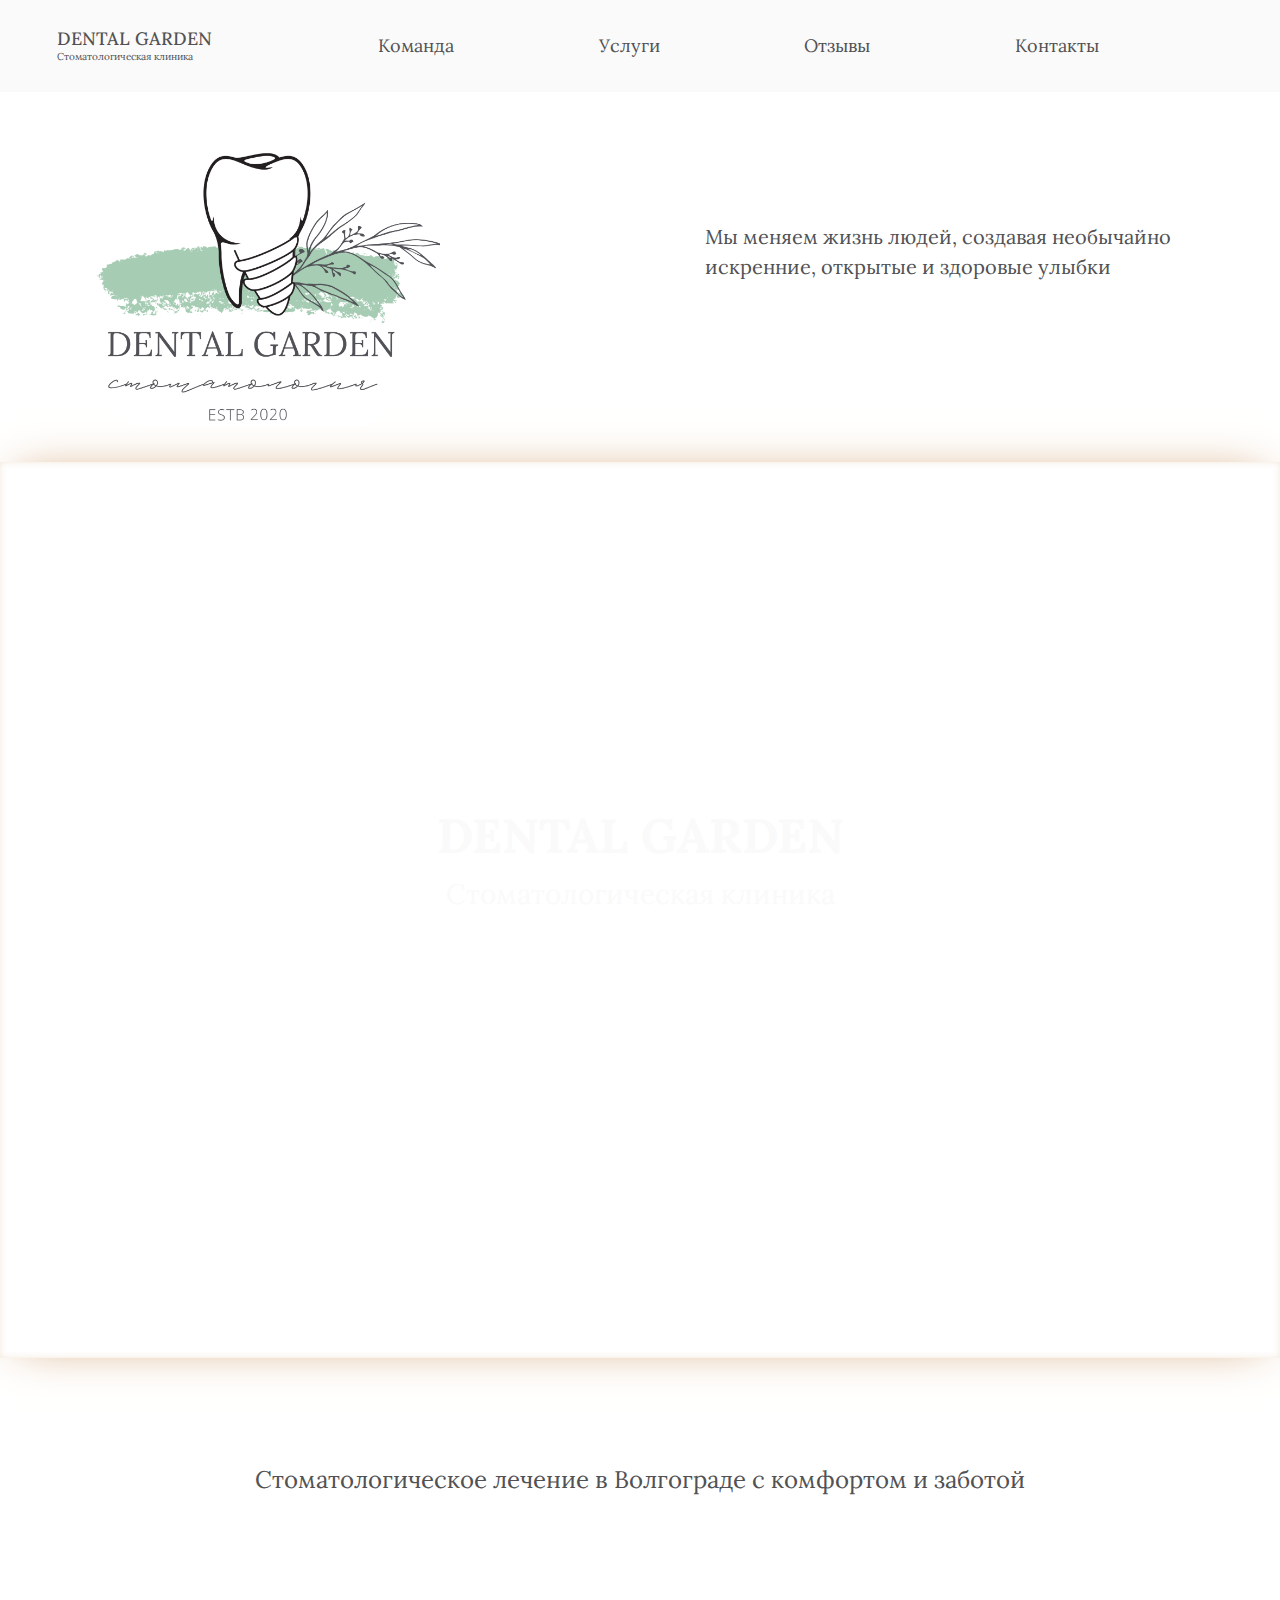
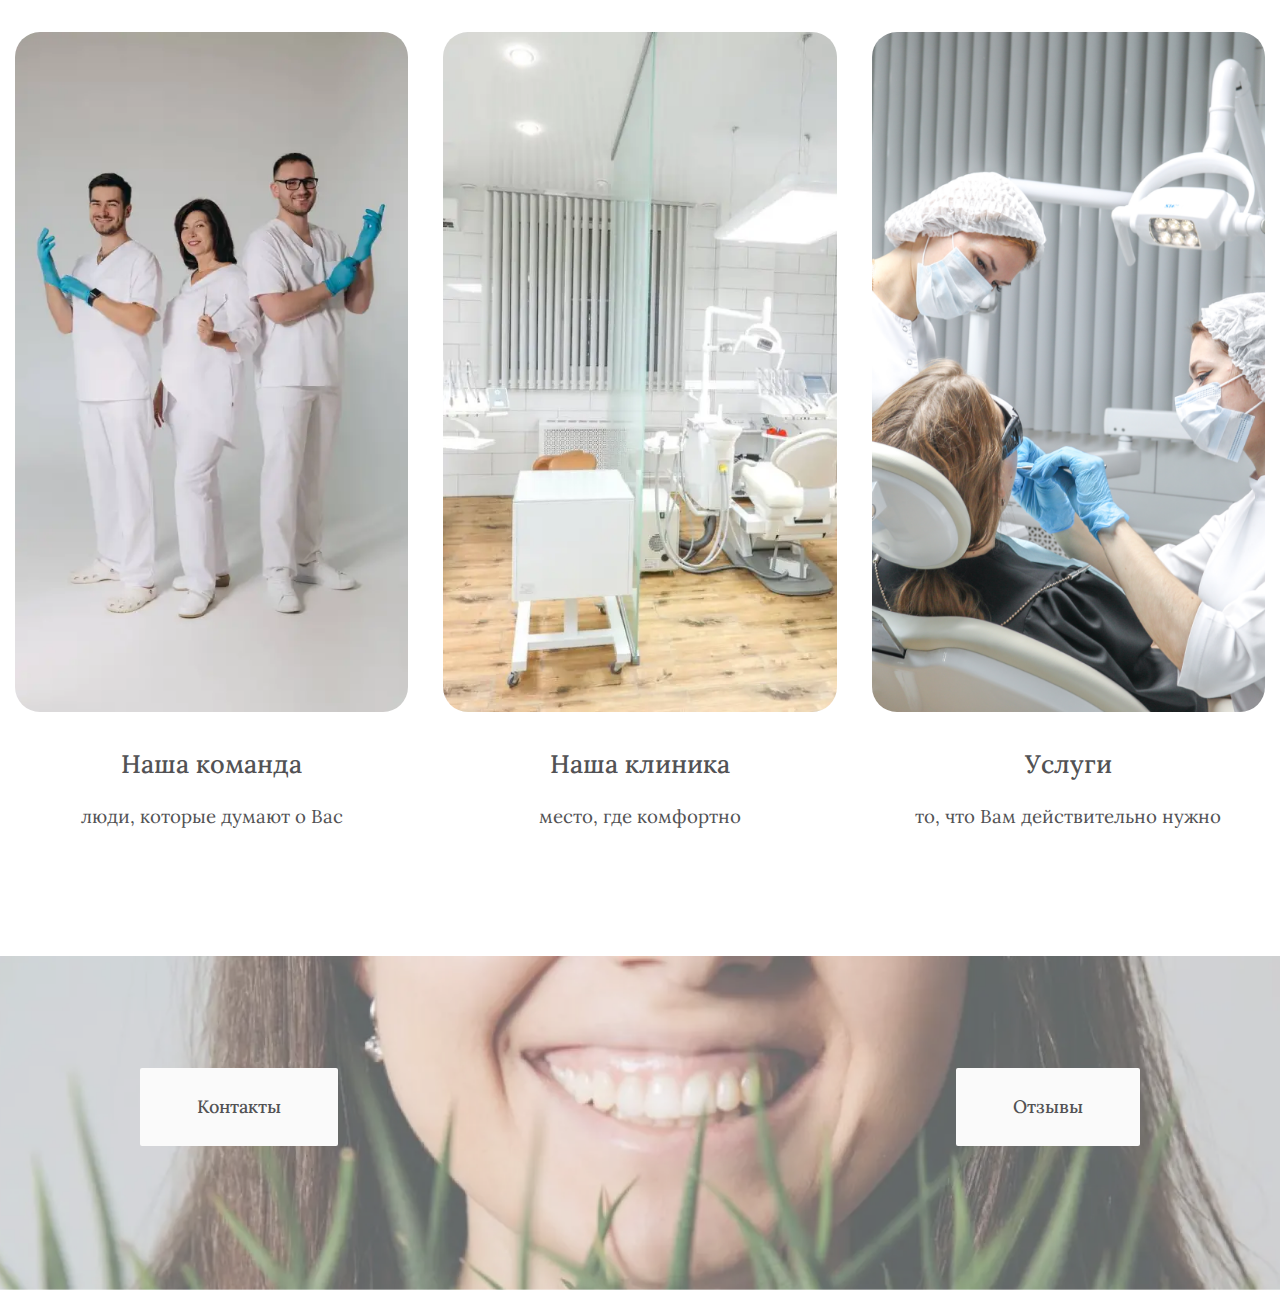
==== commit ef63d7aa: "1" ====
--- a/index.html
+++ b/index.html
@@ -103,10 +103,11 @@
                   <li>
                      <a href="services.html" class="preferences__link">
                         <div href="services.html" class="preferences__item_inner">
-                           <picture>
-                              <source srcset="img/main/main3.webp" type="image/webp"><img src="img/main/main3.png"
-                                 class="preferences__image" alt="">
-                           </picture>
+                           <!-- <picture> -->
+                           <!-- <source srcset="img/main/main3_new.webp" type="image/webp"><img -->
+                           <!-- src="img/main/main3_new.png" class="preferences__image" alt=""> -->
+                           <!-- </picture> -->
+                           <img src="img/main/main3_new.png" class="preferences__image" alt="">
                         </div>
                         <span class="preferences__subtitle">Услуги</span>
                         <p class="preferences__description">то, что Вам действительно нужно</p>
--- a/css/style.min.css
+++ b/css/style.min.css
@@ -1 +1 @@
-*{padding:0;margin:0;border:0}*,:after,:before{-webkit-box-sizing:border-box;box-sizing:border-box}:active,:focus{outline:0}a:active,a:focus{outline:0}aside,footer,header,nav{display:block}body,html{height:100%;width:100%;font-size:100%;line-height:1;font-size:14px;-ms-text-size-adjust:100%;-moz-text-size-adjust:100%;-webkit-text-size-adjust:100%}button,input,textarea{font-family:inherit}input::-ms-clear{display:none}button{cursor:pointer}button::-moz-focus-inner{padding:0;border:0}a,a:visited{text-decoration:none;color:inherit}ul li{list-style:none}img{vertical-align:top}h1,h2,h3,h4,h5,h6{font-size:inherit;font-weight:400}.header{position:fixed;width:100%;top:0;left:0;z-index:50}.header:before{content:"";position:absolute;top:0;left:0;width:100%;height:100%;background-color:#fafafa;z-index:2}.header__row{position:relative;display:-webkit-box;display:-ms-flexbox;display:flex;height:92px;-webkit-box-align:center;-ms-flex-align:center;align-items:center}.header__logo{position:relative;z-index:3;padding-left:calc(20px + 50 * (100vw - 768px)/ 1152)}.header__menu{-webkit-box-flex:1;-ms-flex:1 1 auto;flex:1 1 auto;padding-right:calc(50px + 250 * (100vw - 768px)/ 1152);margin-left:calc(50px + 250 * (100vw - 768px)/ 1152)}.header__list{display:-webkit-box;display:-ms-flexbox;display:flex;-webkit-box-pack:justify;-ms-flex-pack:justify;justify-content:space-between;position:relative;z-index:2}.header__list a{color:#525254;font-size:18px;padding:10px 5px;-webkit-transition:.5s;-o-transition:.5s;transition:.5s;position:relative}.header__list a:hover::after{-webkit-transform:scale(1);-ms-transform:scale(1);transform:scale(1)}.header__list a::after{content:"";position:absolute;bottom:-23px;left:0;width:100%;height:2px;background-color:#525254;-webkit-transform:scale(0);-ms-transform:scale(0);transform:scale(0);-webkit-transition:.3s;-o-transition:.3s;transition:.3s}.header__burger{display:none}.header-logo__main{display:block;font-size:18px;font-weight:500}.header-logo__sub{font-size:10px}.slogan__row{display:-webkit-box;display:-ms-flexbox;display:flex;-webkit-box-pack:justify;-ms-flex-pack:justify;justify-content:space-between;-webkit-box-align:center;-ms-flex-align:center;align-items:center}.hero-slogan{padding-top:50px;padding-bottom:100px}.hero-slogan__logo{padding-left:75px;max-width:350px;max-height:220px}.hero-slogan__logo img{width:100%;height:100%}.hero-slogan__text{max-width:560px}.hero-main{background-image:url(../img/main/main-bg.png);background-size:cover;background-position:center;-webkit-box-shadow:0 0 48px -18px #c5894d,inset 0 0 7px rgba(197,137,77,.2);box-shadow:0 0 48px -18px #c5894d,inset 0 0 7px rgba(197,137,77,.2);padding-top:350px;padding-bottom:450px}.hero-main__title{max-width:500px;margin:0 auto;color:#fafafa;text-align:center}.hero-main__title h1{font-weight:700;font-size:48px;margin-bottom:20px}.hero-main__title span{font-size:28px}.preferences{padding-top:110px;padding-bottom:130px}.preferences__title{font-size:24px;letter-spacing:.06;text-align:center;margin-bottom:140px}.preferences__list{display:-webkit-box;display:-ms-flexbox;display:flex;-webkit-box-pack:justify;-ms-flex-pack:justify;justify-content:space-between}.preferences__link{display:-webkit-box;display:-ms-flexbox;display:flex;-webkit-box-orient:vertical;-webkit-box-direction:normal;-ms-flex-direction:column;flex-direction:column;-webkit-box-align:center;-ms-flex-align:center;align-items:center;justify-self:center}.preferences__item_inner{overflow:hidden;max-height:863px;border-radius:25px;margin-bottom:40px}.preferences__image{max-width:calc(380px + 120 * (100vw - 1200px)/ 720);-webkit-transition:.3s;-o-transition:.3s;transition:.3s}.preferences__image img{width:100%;height:100%;-o-object-fit:cover;object-fit:cover}.preferences__image:hover{-webkit-transform:scale(1.1);-ms-transform:scale(1.1);transform:scale(1.1)}.preferences__subtitle{margin-bottom:30px;font-weight:500;font-size:calc(24px + 12 * (100vw - 1200px)/ 720)}.preferences__description{font-size:calc(18px + 6 * (100vw - 1200px)/ 720)}.footer{height:calc(250px + 140 * (100vw - 320px)/ 1600);background:url(../img/main/footer-bg.png) center/cover no-repeat;position:relative;padding-top:calc(110px + 50 * (100vw - 1200px)/ 1600)}.footer_opacity{position:absolute;top:0;left:0;width:100%;height:100%;background:rgba(247,247,247,.4)}.footer__row{position:relative;z-index:1;display:-webkit-box;display:-ms-flexbox;display:flex;-webkit-box-pack:justify;-ms-flex-pack:justify;justify-content:space-between;-webkit-box-align:center;-ms-flex-align:center;align-items:center;height:100%;padding:0 125px}.footer__link{font-weight:500;font-size:18px;padding:30px 57px;background-color:#fafafa;border-radius:2px;-webkit-transition:.3s;-o-transition:.3s;transition:.3s}.footer__link:hover{background-color:silver}.team-slogan{padding-right:60px;padding-top:120px}.team-slogan__row{position:relative;padding-bottom:90px}.team-slogan__row::after{content:"";display:block;position:absolute;bottom:0;left:0;width:100%;height:2px;background-color:rgba(82,82,84,.4)}.team-slogan__title{max-width:400px;padding-left:90px}.team-slogan__text{max-width:560px}.doctors{padding-top:70px;padding-bottom:150px}.doctors__column{display:-webkit-box;display:-ms-flexbox;display:flex;-webkit-box-orient:vertical;-webkit-box-direction:normal;-ms-flex-direction:column;flex-direction:column}.member{display:-webkit-box;display:-ms-flexbox;display:flex;-webkit-box-pack:justify;-ms-flex-pack:justify;justify-content:space-between;padding-right:90px;padding-left:50px}.member+.member{margin-top:260px}.member:nth-child(even){-webkit-box-orient:horizontal;-webkit-box-direction:reverse;-ms-flex-direction:row-reverse;flex-direction:row-reverse}.member:nth-child(even) .member__text{text-align:right;margin-right:50px}.member__image{border-radius:25px;overflow:hidden}.member__image img{width:100%;height:100%;-o-object-fit:cover;object-fit:cover}.member__text{max-width:calc(500px + 410 * (100vw - 1200px)/ 720);padding-top:50px;margin-left:50px}.member__name{margin-bottom:60px}.services-slogan{padding-top:120px}.services-slogan__text{max-width:560px}.services{padding-top:90px;padding-bottom:250px}.services__description{max-width:1230px;margin:0 auto;padding:0 10px;text-align:center}.services__grid{margin-top:130px;display:grid;grid-template-columns:repeat(2,1fr);grid-row-gap:170px;justify-items:center;grid-auto-rows:1fr}.services__item{display:grid;grid-template-columns:1fr;-webkit-box-align:center;-ms-flex-align:center;align-items:center;justify-items:center;max-width:500px;grid-auto-flow:row;grid-template-rows:auto 1fr minmax(20px,auto)}.services__image{border-radius:16px;overflow:hidden}.services__image img{-o-object-fit:cover;object-fit:cover;width:100%;height:100%}.services__name{margin:30px 0;font-size:calc(18px + 10 * (100vw - 320px)/ 880)}.services__price{font-size:32px;background-color:#f6f6f6;border-radius:16px;display:-webkit-box;display:-ms-flexbox;display:flex;-webkit-box-align:center;-ms-flex-align:center;align-items:center;-webkit-box-pack:center;-ms-flex-pack:center;justify-content:center;height:80px;width:220px}.reviews-slogan{padding-top:50px}.reviews-slogan__title{padding-left:100px}.reviews-slogan__row{position:relative;padding-bottom:50px;-webkit-box-orient:horizontal!important;-webkit-box-direction:normal!important;-ms-flex-direction:row!important;flex-direction:row!important}.reviews-slogan__row::after{content:"";display:block;position:absolute;bottom:0;left:0;width:100%;height:2px;background-color:rgba(82,82,84,.4)}.reviews{margin-bottom:calc(30px + 70 * (100vw - 320px)/ 1600);margin-top:calc(30px + 70 * (100vw - 320px)/ 1600)}.contacts{padding-bottom:50px;padding-top:80px}.contacts__row{padding-left:80px;padding-right:80px;display:-webkit-box;display:-ms-flexbox;display:flex;-webkit-box-pack:justify;-ms-flex-pack:justify;justify-content:space-between;margin-bottom:100px}.contacts__title{font-size:28px}.contacts__info{font-size:22px}.contacts__phone{display:-webkit-box;display:-ms-flexbox;display:flex;-webkit-box-orient:vertical;-webkit-box-direction:normal;-ms-flex-direction:column;flex-direction:column;-webkit-box-align:center;-ms-flex-align:center;align-items:center}.contacts__phone_span{display:block;margin-bottom:15px}.contacts__phone_link{position:relative}.contacts__phone_link::before{content:"";display:block;position:absolute;left:-30px;top:0;width:24px;height:24px;background:url(../img/contacts/phone.svg) center no-repeat}.contacts__address{display:-webkit-box;display:-ms-flexbox;display:flex;-webkit-box-orient:vertical;-webkit-box-direction:normal;-ms-flex-direction:column;flex-direction:column;-webkit-box-align:center;-ms-flex-align:center;align-items:center}.contacts__address address{max-width:380px;font-style:normal}.contacts__address_span{display:block;margin-bottom:15px}.contacts__map{max-width:850px;margin:0 auto;margin-bottom:100px}.contacts__map_laptop{display:none}.contacts__map_mobile{display:none}.contacts__link_inst{position:relative;font-size:16px;color:#000;display:-webkit-box;display:-ms-flexbox;display:flex;-webkit-box-align:center;-ms-flex-align:center;align-items:center}.contacts__link_inst::before{content:"";display:block;-webkit-transform:translateX(-10px);-ms-transform:translateX(-10px);transform:translateX(-10px);width:24px;height:24px;background:url(../img/contacts/inst.svg) center no-repeat}.wrapper{font-family:Lora,serif;color:#525254;display:-webkit-box;display:-ms-flexbox;display:flex;-webkit-box-orient:vertical;-webkit-box-direction:normal;-ms-flex-direction:column;flex-direction:column;min-height:100%}.container{max-width:1750px;padding:0 15px;margin:0 auto}.main{padding-top:92px;-webkit-box-flex:1;-ms-flex:1 0 auto;flex:1 0 auto}.text{font-size:20px;line-height:1.5}.title{font-weight:500;font-size:40px}@media (min-width:1200px){.services-slogan__title{padding-left:100px}}@media (max-width:1200px){.preferences__image{max-width:280px}.team-slogan{padding-right:0;padding-top:50px}.team-slogan__title{padding-left:0}.team-slogan__text{max-width:500px}.member{padding:0}.member__text{max-width:calc(400px + 100 * (100vw - 992px)/ 208)}.services{padding-top:calc(50px + 40 * (100vw - 320px)/ 880);padding-bottom:calc(150px + 100 * (100vw - 320px)/ 880)}.services-slogan{padding-top:calc(50px + 70 * (100vw - 320px)/ 880)}.services__grid{grid-row-gap:calc(50px + 110 * (100vw - 320px)/ 880)}.services__item{max-width:calc(300px + 100 * (100vw - 650px)/ 550)}.container{max-width:970px}}@media (max-width:992px){.hero-slogan__logo{padding-left:0;margin-right:80px}.preferences__image{max-width:250px}.team-slogan__row{-webkit-box-orient:vertical;-webkit-box-direction:normal;-ms-flex-direction:column;flex-direction:column;padding-bottom:40px}.team-slogan__title{max-width:none;text-align:center;margin-bottom:30px}.team-slogan__text{max-width:none}.member{-webkit-box-orient:vertical;-webkit-box-direction:normal;-ms-flex-direction:column;flex-direction:column}.member+.member{margin-top:120px}.member:nth-child(even){-webkit-box-orient:vertical;-webkit-box-direction:normal;-ms-flex-direction:column;flex-direction:column}.member:nth-child(even) .member__text{text-align:left;margin-right:0}.member__text{padding-top:20px;margin:0;max-width:none;padding-right:20px}.member__name{margin-bottom:30px;font-size:30px}.services-slogan__title{margin-bottom:30px}.services__image{-webkit-box-ordinal-group:4;-ms-flex-order:3;order:3}.services__name{-webkit-box-ordinal-group:2;-ms-flex-order:1;order:1;margin:0}.services__price{margin:15px 0;-webkit-box-ordinal-group:3;-ms-flex-order:2;order:2}.contacts{padding-top:calc(30px + 50 * (100vw - 320px)/ 672)}.contacts__row{-webkit-box-orient:vertical;-webkit-box-direction:normal;-ms-flex-direction:column;flex-direction:column;padding:0;margin-bottom:calc(30px + 70 * (100vw - 320px)/ 672)}.contacts__phone{margin-bottom:calc(20px + 20 * (100vw - 320px)/ 672)}.contacts__link_inst{padding-left:calc(10px + 30 * (100vw - 320px)/ 672)}.container{max-width:840px}}@media (max-width:800px){.preferences{padding-bottom:calc(80px + 50 * (100vw - 320px)/ 480);padding-top:calc(60px + 50 * (100vw - 320px)/ 480)}.preferences__title{padding:0 20px;margin-bottom:calc(60px + 80 * (100vw - 320px)/ 480)}.preferences__link{-webkit-box-orient:vertical;-webkit-box-direction:reverse;-ms-flex-direction:column-reverse;flex-direction:column-reverse}.preferences__list{-webkit-box-orient:vertical;-webkit-box-direction:normal;-ms-flex-direction:column;flex-direction:column}.preferences__list li{margin-bottom:calc(30px + 30 * (100vw - 320px)/ 480)}.preferences__list li:last-child{margin-bottom:0}.preferences__item+.preferences__item{margin-top:calc(30px + 70 * (100vw - 320px)/ 480)}.preferences__item_inner{-webkit-box-ordinal-group:2;-ms-flex-order:1;order:1}.preferences__image{max-width:400px}.preferences__subtitle{font-size:36px;text-align:center;-webkit-box-ordinal-group:4;-ms-flex-order:3;order:3;margin-bottom:calc(10px + 20 * (100vw - 320px)/ 480)}.preferences__description{font-size:24px;text-align:center;-webkit-box-ordinal-group:3;-ms-flex-order:2;order:2;margin-bottom:calc(10px + 20 * (100vw - 320px)/ 480)}.footer__row{padding:0 30px}.contacts__map{display:none}.contacts__map_laptop{display:block;max-width:500px;margin:0 auto;margin-bottom:calc(30px + 30 * (100vw - 500px)/ 300)}}@media (max-width:768px){.header__row{-webkit-box-pack:justify;-ms-flex-pack:justify;justify-content:space-between;height:70px}.header__menu{position:fixed;top:0;left:100%;width:100%;height:100%;background-color:#a6ccb3;padding-top:92px;-webkit-transition:.5s;-o-transition:.5s;transition:.5s;overflow:auto;margin-left:0}.header__menu.active{top:0;left:0}.header__burger{width:30px;height:20px;display:block;position:relative;z-index:3}.header__burger.active:before{-webkit-transform:rotate(45deg);-ms-transform:rotate(45deg);transform:rotate(45deg);top:9px}.header__burger.active:after{-webkit-transform:rotate(-45deg);-ms-transform:rotate(-45deg);transform:rotate(-45deg);bottom:9px}.header__burger.active span{-webkit-transform:scale(0);-ms-transform:scale(0);transform:scale(0)}.header__burger span{width:100%;height:2px;position:absolute;top:50%;-webkit-transform:translateY(-50%);-ms-transform:translateY(-50%);transform:translateY(-50%);left:0;background-color:#000;display:block;-webkit-transition:.3s;-o-transition:.3s;transition:.3s}.header__burger:before{content:"";width:100%;height:2px;position:absolute;top:0;left:0;background-color:#000;display:block;-webkit-transition:.3s;-o-transition:.3s;transition:.3s}.header__burger:after{content:"";width:100%;height:2px;position:absolute;bottom:0;left:0;background-color:#000;display:block;-webkit-transition:.3s;-o-transition:.3s;transition:.3s}.header__list{display:block;padding-left:30px}.header__list li{margin-left:0;margin-bottom:20px}body.lock{overflow:hidden}.hero-main{padding-top:calc(150px + 200 * (100vw - 320px)/ 448);padding-bottom:calc(250px + 200 * (100vw - 320px)/ 448)}.container{max-width:none}.main{padding-top:70px}}@media (max-width:700px){.services__grid{grid-template-columns:1fr}.services__item{max-width:none}}@media (max-width:690px){.slogan__row{-webkit-box-orient:vertical;-webkit-box-direction:normal;-ms-flex-direction:column;flex-direction:column}.hero-slogan__logo{margin:0;margin-left:25px}.hero-slogan__row{max-height:250px}.hero-slogan__text{max-width:none;text-align:center;font-size:calc(16px + 4 * (100vw - 320px)/ 200);margin-top:90px}}@media (max-width:530px){.footer{height:350px}.footer__row{padding:0;-webkit-box-align:end;-ms-flex-align:end;align-items:flex-end}.footer__link+.footer__link{margin-top:30px}.footer__link{width:150px;padding:30px 0;text-align:center}.contacts__map_laptop{display:none}.contacts__map_mobile{display:block;max-width:320px;margin:0 auto;margin-bottom:calc(30px + 20 * (100vw - 320px)/ 210)}}@media (max-width:520px){.hero-slogan{padding-right:10px;padding-bottom:50px}}@media (max-width:510px){.hero-main__title{max-width:none}.hero-main__title h1{font-size:40px}.hero-main__title span{font-size:22px}}@media (max-width:500px){.preferences__title{font-size:calc(16px + 8 * (100vw - 320px)/ 180)}.preferences__item_inner{border-radius:15px}.preferences__image{max-width:calc(250px + 100 * (100vw - 320px)/ 180)}.preferences__subtitle{font-size:calc(18px + 10 * (100vw - 320px)/ 180)}.preferences__description{font-size:calc(14px + 4 * (100vw - 320px)/ 180)}.member+.member{margin-top:90px}.member__description{font-size:16px}}@media (max-width:430px){.hero-main{background-size:260% 100%;background-position-x:-100px}}@media (max-width:360px){.footer__row{-webkit-box-orient:vertical;-webkit-box-direction:normal;-ms-flex-direction:column;flex-direction:column;-webkit-box-align:center;-ms-flex-align:center;align-items:center}}.webp .hero-main{background-image:url(../img/main/main-bg.webp)}.webp .footer{background:url(../img/main/footer-bg.webp) center/cover no-repeat}+*{padding:0;margin:0;border:0}*,:after,:before{-webkit-box-sizing:border-box;box-sizing:border-box}:active,:focus{outline:0}a:active,a:focus{outline:0}aside,footer,header,nav{display:block}body,html{height:100%;width:100%;font-size:100%;line-height:1;font-size:14px;-ms-text-size-adjust:100%;-moz-text-size-adjust:100%;-webkit-text-size-adjust:100%}button,input,textarea{font-family:inherit}input::-ms-clear{display:none}button{cursor:pointer}button::-moz-focus-inner{padding:0;border:0}a,a:visited{text-decoration:none;color:inherit}ul li{list-style:none}img{vertical-align:top}h1,h2,h3,h4,h5,h6{font-size:inherit;font-weight:400}.header{position:fixed;width:100%;top:0;left:0;z-index:50}.header:before{content:"";position:absolute;top:0;left:0;width:100%;height:100%;background-color:#fafafa;z-index:2}.header__row{position:relative;display:-webkit-box;display:-ms-flexbox;display:flex;height:92px;-webkit-box-align:center;-ms-flex-align:center;align-items:center}.header__logo{position:relative;z-index:3;padding-left:calc(20px + 50 * (100vw - 768px)/ 1152)}.header__menu{-webkit-box-flex:1;-ms-flex:1 1 auto;flex:1 1 auto;padding-right:calc(50px + 250 * (100vw - 768px)/ 1152);margin-left:calc(50px + 250 * (100vw - 768px)/ 1152)}.header__list{display:-webkit-box;display:-ms-flexbox;display:flex;-webkit-box-pack:justify;-ms-flex-pack:justify;justify-content:space-between;position:relative;z-index:2}.header__list a{color:#525254;font-size:18px;padding:10px 5px;-webkit-transition:.5s;-o-transition:.5s;transition:.5s;position:relative}.header__list a:hover::after{-webkit-transform:scale(1);-ms-transform:scale(1);transform:scale(1)}.header__list a::after{content:"";position:absolute;bottom:-23px;left:0;width:100%;height:2px;background-color:#525254;-webkit-transform:scale(0);-ms-transform:scale(0);transform:scale(0);-webkit-transition:.3s;-o-transition:.3s;transition:.3s}.header__burger{display:none}.header-logo__main{display:block;font-size:18px;font-weight:500}.header-logo__sub{font-size:10px}.slogan__row{display:-webkit-box;display:-ms-flexbox;display:flex;-webkit-box-pack:justify;-ms-flex-pack:justify;justify-content:space-between;-webkit-box-align:center;-ms-flex-align:center;align-items:center}.hero-slogan{padding-top:50px;padding-bottom:100px}.hero-slogan__logo{margin-left:75px;max-width:350px;max-height:220px}.hero-slogan__logo img{width:100%;height:100%}.hero-slogan__text{max-width:560px}.hero-main{background-image:url(../img/main/main-bg_new.png);background-size:cover;background-position:center;-webkit-box-shadow:0 0 48px -18px #c5894d,inset 0 0 7px rgba(197,137,77,.2);box-shadow:0 0 48px -18px #c5894d,inset 0 0 7px rgba(197,137,77,.2);padding-top:350px;padding-bottom:450px}.hero-main__title{max-width:500px;margin:0 auto;color:#fafafa;text-align:center}.hero-main__title h1{font-weight:700;font-size:48px;margin-bottom:20px}.hero-main__title span{font-size:28px}.preferences{padding-top:110px;padding-bottom:130px}.preferences__title{font-size:24px;letter-spacing:.06;text-align:center;margin-bottom:140px}.preferences__list{display:-webkit-box;display:-ms-flexbox;display:flex;-webkit-box-pack:justify;-ms-flex-pack:justify;justify-content:space-between}.preferences__link{display:-webkit-box;display:-ms-flexbox;display:flex;-webkit-box-orient:vertical;-webkit-box-direction:normal;-ms-flex-direction:column;flex-direction:column;-webkit-box-align:center;-ms-flex-align:center;align-items:center;justify-self:center}.preferences__item_inner{overflow:hidden;max-height:863px;border-radius:25px;margin-bottom:40px}.preferences__image{max-width:calc(380px + 120 * (100vw - 1200px)/ 720);-webkit-transition:.3s;-o-transition:.3s;transition:.3s}.preferences__image img{width:100%;height:100%;-o-object-fit:cover;object-fit:cover}.preferences__image:hover{-webkit-transform:scale(1.1);-ms-transform:scale(1.1);transform:scale(1.1)}.preferences__subtitle{margin-bottom:30px;font-weight:500;font-size:calc(24px + 12 * (100vw - 1200px)/ 720)}.preferences__description{font-size:calc(18px + 6 * (100vw - 1200px)/ 720)}.footer{height:calc(250px + 140 * (100vw - 320px)/ 1600);background:url(../img/main/footer-bg.png) center/cover no-repeat;position:relative;padding-top:calc(110px + 50 * (100vw - 1200px)/ 1600)}.footer_opacity{position:absolute;top:0;left:0;width:100%;height:100%;background:rgba(247,247,247,.4)}.footer__row{position:relative;z-index:1;display:-webkit-box;display:-ms-flexbox;display:flex;-webkit-box-pack:justify;-ms-flex-pack:justify;justify-content:space-between;-webkit-box-align:center;-ms-flex-align:center;align-items:center;height:100%;padding:0 125px}.footer__link{font-weight:500;font-size:18px;padding:30px 57px;background-color:#fafafa;border-radius:2px;-webkit-transition:.3s;-o-transition:.3s;transition:.3s}.footer__link:hover{background-color:silver}.team-slogan{padding-right:60px;padding-top:120px}.team-slogan__row{position:relative;padding-bottom:90px}.team-slogan__row::after{content:"";display:block;position:absolute;bottom:0;left:0;width:100%;height:2px;background-color:rgba(82,82,84,.4)}.team-slogan__title{max-width:400px;padding-left:90px}.team-slogan__text{max-width:560px}.doctors{padding-top:70px;padding-bottom:150px}.doctors__column{display:-webkit-box;display:-ms-flexbox;display:flex;-webkit-box-orient:vertical;-webkit-box-direction:normal;-ms-flex-direction:column;flex-direction:column}.member{display:-webkit-box;display:-ms-flexbox;display:flex;-webkit-box-pack:justify;-ms-flex-pack:justify;justify-content:space-between;padding-right:90px;padding-left:50px}.member+.member{margin-top:260px}.member:nth-child(even){-webkit-box-orient:horizontal;-webkit-box-direction:reverse;-ms-flex-direction:row-reverse;flex-direction:row-reverse}.member:nth-child(even) .member__text{text-align:right;margin-right:50px}.member__image{border-radius:25px;overflow:hidden}.member__image img{width:100%;height:100%;-o-object-fit:cover;object-fit:cover}.member__text{max-width:calc(500px + 410 * (100vw - 1200px)/ 720);padding-top:50px;margin-left:50px}.member__name{margin-bottom:60px}.services-slogan{padding-top:120px}.services-slogan__text{max-width:560px}.services{padding-top:90px;padding-bottom:250px}.services__description{max-width:1230px;margin:0 auto;padding:0 10px;text-align:center}.services__grid{margin-top:130px;display:grid;grid-template-columns:repeat(2,1fr);grid-row-gap:170px;justify-items:center;grid-auto-rows:1fr}.services__item{display:grid;grid-template-columns:1fr;-webkit-box-align:center;-ms-flex-align:center;align-items:center;justify-items:center;max-width:500px;grid-auto-flow:row;grid-template-rows:auto 1fr minmax(20px,auto)}.services__image{border-radius:16px;overflow:hidden}.services__image img{-o-object-fit:cover;object-fit:cover;width:100%;height:100%}.services__name{margin:30px 0;font-size:calc(18px + 10 * (100vw - 320px)/ 880)}.services__price{font-size:32px;background-color:#f6f6f6;border-radius:16px;display:-webkit-box;display:-ms-flexbox;display:flex;-webkit-box-align:center;-ms-flex-align:center;align-items:center;-webkit-box-pack:center;-ms-flex-pack:center;justify-content:center;height:80px;width:220px}.reviews-slogan{padding-top:50px}.reviews-slogan__title{padding-left:100px}.reviews-slogan__row{position:relative;padding-bottom:50px;-webkit-box-orient:horizontal!important;-webkit-box-direction:normal!important;-ms-flex-direction:row!important;flex-direction:row!important}.reviews-slogan__row::after{content:"";display:block;position:absolute;bottom:0;left:0;width:100%;height:2px;background-color:rgba(82,82,84,.4)}.reviews{margin-bottom:calc(30px + 70 * (100vw - 320px)/ 1600);margin-top:calc(30px + 70 * (100vw - 320px)/ 1600)}.contacts{padding-bottom:50px;padding-top:80px}.contacts__row{padding-left:80px;padding-right:80px;display:-webkit-box;display:-ms-flexbox;display:flex;-webkit-box-pack:justify;-ms-flex-pack:justify;justify-content:space-between;margin-bottom:100px}.contacts__title{font-size:28px}.contacts__info{font-size:22px}.contacts__phone{display:-webkit-box;display:-ms-flexbox;display:flex;-webkit-box-orient:vertical;-webkit-box-direction:normal;-ms-flex-direction:column;flex-direction:column;-webkit-box-align:center;-ms-flex-align:center;align-items:center}.contacts__phone_span{display:block;margin-bottom:15px}.contacts__phone_link{position:relative}.contacts__phone_link::before{content:"";display:block;position:absolute;left:-30px;top:0;width:24px;height:24px;background:url(../img/contacts/phone.svg) center no-repeat}.contacts__address{display:-webkit-box;display:-ms-flexbox;display:flex;-webkit-box-orient:vertical;-webkit-box-direction:normal;-ms-flex-direction:column;flex-direction:column;-webkit-box-align:center;-ms-flex-align:center;align-items:center}.contacts__address address{max-width:380px;font-style:normal}.contacts__address_span{display:block;margin-bottom:15px}.contacts__map{max-width:850px;margin:0 auto;margin-bottom:100px}.contacts__map_laptop{display:none}.contacts__map_mobile{display:none}.contacts__link_inst{position:relative;font-size:16px;color:#000;display:-webkit-box;display:-ms-flexbox;display:flex;-webkit-box-align:center;-ms-flex-align:center;align-items:center}.contacts__link_inst::before{content:"";display:block;-webkit-transform:translateX(-10px);-ms-transform:translateX(-10px);transform:translateX(-10px);width:24px;height:24px;background:url(../img/contacts/inst.svg) center no-repeat}.wrapper{font-family:Lora,serif;color:#525254;display:-webkit-box;display:-ms-flexbox;display:flex;-webkit-box-orient:vertical;-webkit-box-direction:normal;-ms-flex-direction:column;flex-direction:column;min-height:100%}.container{max-width:1750px;padding:0 15px;margin:0 auto}.main{padding-top:92px;-webkit-box-flex:1;-ms-flex:1 0 auto;flex:1 0 auto}.text{font-size:20px;line-height:1.5}.title{font-weight:500;font-size:40px}@media (min-width:1200px){.services-slogan__title{padding-left:100px}}@media (max-width:1200px){.hero-slogan__logo{margin-left:0}.preferences__image{max-width:280px}.team-slogan{padding-right:0;padding-top:50px}.team-slogan__title{padding-left:0}.team-slogan__text{max-width:500px}.member{padding:0}.member__text{max-width:calc(400px + 100 * (100vw - 992px)/ 208)}.services{padding-top:calc(50px + 40 * (100vw - 320px)/ 880);padding-bottom:calc(150px + 100 * (100vw - 320px)/ 880)}.services-slogan{padding-top:calc(50px + 70 * (100vw - 320px)/ 880)}.services__grid{grid-row-gap:calc(50px + 110 * (100vw - 320px)/ 880)}.services__item{max-width:calc(300px + 100 * (100vw - 650px)/ 550)}.container{max-width:970px}}@media (max-width:992px){.hero-slogan__logo{padding-left:0;margin-right:80px}.preferences__image{max-width:250px}.team-slogan__row{-webkit-box-orient:vertical;-webkit-box-direction:normal;-ms-flex-direction:column;flex-direction:column;padding-bottom:40px}.team-slogan__title{max-width:none;text-align:center;margin-bottom:30px}.team-slogan__text{max-width:none}.member{-webkit-box-orient:vertical;-webkit-box-direction:normal;-ms-flex-direction:column;flex-direction:column}.member+.member{margin-top:120px}.member:nth-child(even){-webkit-box-orient:vertical;-webkit-box-direction:normal;-ms-flex-direction:column;flex-direction:column}.member:nth-child(even) .member__text{text-align:left;margin-right:0}.member__text{padding-top:20px;margin:0;max-width:none;padding-right:20px}.member__name{margin-bottom:30px;font-size:30px}.services-slogan__title{margin-bottom:30px}.services__image{-webkit-box-ordinal-group:4;-ms-flex-order:3;order:3}.services__name{-webkit-box-ordinal-group:2;-ms-flex-order:1;order:1;margin:0}.services__price{margin:15px 0;-webkit-box-ordinal-group:3;-ms-flex-order:2;order:2}.contacts{padding-top:calc(30px + 50 * (100vw - 320px)/ 672)}.contacts__row{-webkit-box-orient:vertical;-webkit-box-direction:normal;-ms-flex-direction:column;flex-direction:column;padding:0;margin-bottom:calc(30px + 70 * (100vw - 320px)/ 672)}.contacts__phone{margin-bottom:calc(20px + 20 * (100vw - 320px)/ 672)}.contacts__link_inst{padding-left:calc(10px + 30 * (100vw - 320px)/ 672)}.container{max-width:840px}}@media (max-width:800px){.preferences{padding-bottom:calc(80px + 50 * (100vw - 320px)/ 480);padding-top:calc(60px + 50 * (100vw - 320px)/ 480)}.preferences__title{padding:0 20px;margin-bottom:calc(60px + 80 * (100vw - 320px)/ 480)}.preferences__link{-webkit-box-orient:vertical;-webkit-box-direction:reverse;-ms-flex-direction:column-reverse;flex-direction:column-reverse}.preferences__list{-webkit-box-orient:vertical;-webkit-box-direction:normal;-ms-flex-direction:column;flex-direction:column}.preferences__list li{margin-bottom:calc(30px + 30 * (100vw - 320px)/ 480)}.preferences__list li:last-child{margin-bottom:0}.preferences__item+.preferences__item{margin-top:calc(30px + 70 * (100vw - 320px)/ 480)}.preferences__item_inner{-webkit-box-ordinal-group:2;-ms-flex-order:1;order:1}.preferences__image{max-width:400px}.preferences__subtitle{font-size:36px;text-align:center;-webkit-box-ordinal-group:4;-ms-flex-order:3;order:3;margin-bottom:calc(10px + 20 * (100vw - 320px)/ 480)}.preferences__description{font-size:24px;text-align:center;-webkit-box-ordinal-group:3;-ms-flex-order:2;order:2;margin-bottom:calc(10px + 20 * (100vw - 320px)/ 480)}.footer__row{padding:0 30px}.contacts__map{display:none}.contacts__map_laptop{display:block;max-width:500px;margin:0 auto;margin-bottom:calc(30px + 30 * (100vw - 500px)/ 300)}}@media (max-width:768px){.header__row{-webkit-box-pack:justify;-ms-flex-pack:justify;justify-content:space-between;height:70px}.header__menu{position:fixed;top:0;left:100%;width:100%;height:100%;background-color:#a6ccb3;padding-top:92px;-webkit-transition:.5s;-o-transition:.5s;transition:.5s;overflow:auto;margin-left:0}.header__menu.active{top:0;left:0}.header__burger{width:30px;height:20px;display:block;position:relative;z-index:3}.header__burger.active:before{-webkit-transform:rotate(45deg);-ms-transform:rotate(45deg);transform:rotate(45deg);top:9px}.header__burger.active:after{-webkit-transform:rotate(-45deg);-ms-transform:rotate(-45deg);transform:rotate(-45deg);bottom:9px}.header__burger.active span{-webkit-transform:scale(0);-ms-transform:scale(0);transform:scale(0)}.header__burger span{width:100%;height:2px;position:absolute;top:50%;-webkit-transform:translateY(-50%);-ms-transform:translateY(-50%);transform:translateY(-50%);left:0;background-color:#000;display:block;-webkit-transition:.3s;-o-transition:.3s;transition:.3s}.header__burger:before{content:"";width:100%;height:2px;position:absolute;top:0;left:0;background-color:#000;display:block;-webkit-transition:.3s;-o-transition:.3s;transition:.3s}.header__burger:after{content:"";width:100%;height:2px;position:absolute;bottom:0;left:0;background-color:#000;display:block;-webkit-transition:.3s;-o-transition:.3s;transition:.3s}.header__list{display:block;padding-left:30px}.header__list a::after{display:none}.header__list li{margin-left:0;margin-bottom:20px}body.lock{overflow:hidden}.hero-main{padding-top:calc(150px + 200 * (100vw - 320px)/ 448);padding-bottom:calc(250px + 200 * (100vw - 320px)/ 448)}.container{max-width:none}.main{padding-top:70px}}@media (max-width:700px){.services__grid{grid-template-columns:1fr}.services__item{max-width:none}}@media (max-width:690px){.slogan__row{-webkit-box-orient:vertical;-webkit-box-direction:normal;-ms-flex-direction:column;flex-direction:column}.hero-slogan__logo{margin:0;margin-left:25px}.hero-slogan__row{max-height:250px}.hero-slogan__text{max-width:none;text-align:center;font-size:calc(16px + 4 * (100vw - 320px)/ 200);margin-top:90px}}@media (max-width:530px){.footer{height:350px}.footer__row{padding:0;-webkit-box-align:end;-ms-flex-align:end;align-items:flex-end}.footer__link+.footer__link{margin-top:30px}.footer__link{width:150px;padding:30px 0;text-align:center}.contacts__map_laptop{display:none}.contacts__map_mobile{display:block;max-width:320px;margin:0 auto;margin-bottom:calc(30px + 20 * (100vw - 320px)/ 210)}}@media (max-width:520px){.hero-slogan{padding-right:10px;padding-bottom:50px}}@media (max-width:510px){.hero-main__title{max-width:none}.hero-main__title h1{font-size:40px}.hero-main__title span{font-size:22px}}@media (max-width:500px){.preferences__title{font-size:calc(16px + 8 * (100vw - 320px)/ 180)}.preferences__item_inner{border-radius:15px}.preferences__image{max-width:calc(250px + 100 * (100vw - 320px)/ 180)}.preferences__subtitle{font-size:calc(18px + 10 * (100vw - 320px)/ 180)}.preferences__description{font-size:calc(14px + 4 * (100vw - 320px)/ 180)}.member+.member{margin-top:90px}.member__description{font-size:16px}}@media (max-width:430px){.hero-main{background-size:260% 100%;background-position-x:-215px}}@media (max-width:360px){.footer__row{-webkit-box-orient:vertical;-webkit-box-direction:normal;-ms-flex-direction:column;flex-direction:column;-webkit-box-align:center;-ms-flex-align:center;align-items:center}}.webp .hero-main{background-image:url(../img/main/main-bg_new.webp)}.webp .footer{background:url(../img/main/footer-bg.webp) center/cover no-repeat}